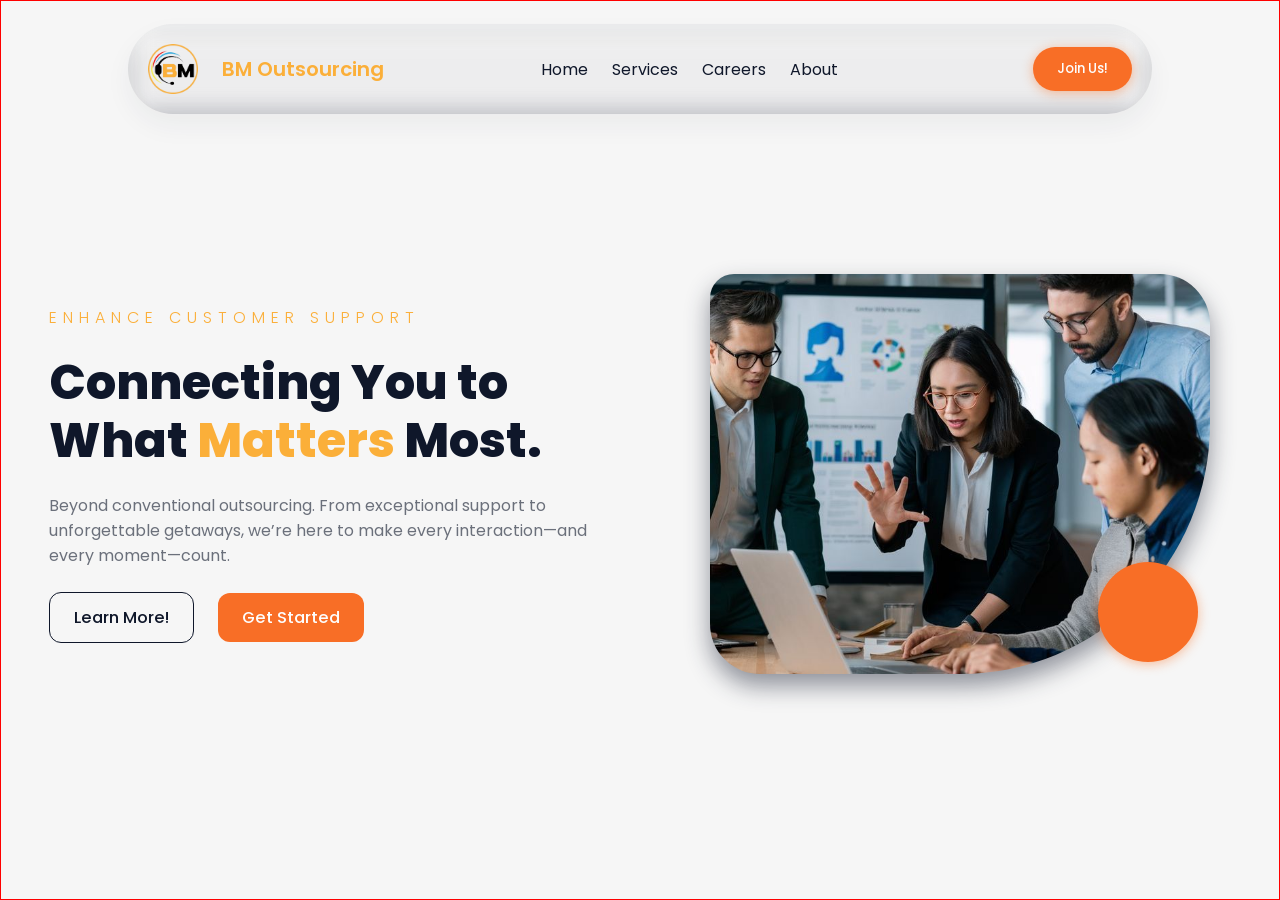
==== index.html @ cda127ac "Updated" ====
<!DOCTYPE html>
<html lang="en">
    <head>
        <meta charset="UTF-8">
        <meta name="viewport" content="width=device-width, initial-scale=1.0">
        <title>BM Outsourcing</title>

        <link rel="stylesheet" href="styles/index.css">
        <link rel="shortcut icon" href="assets/logos/logo.png" type="image/x-icon">
    </head>
    <body>
        <header class="nav">
            <div class="nav-bar">
                <div class="logo nav-links">
                    <img src="assets/logos/logo.png" alt="BM Outsourcing Logo" class="logo-img">
                    <p class="logo-name">BM Outsourcing</p>
                </div>
                <div class="desktop anchors nav-links">
                    <a href="#home" class="anchor">Home</a>
                    <a href="#services" class="anchor">Services</a>
                    <a href="#careers" class="anchor">Careers</a>
                    <a href="#about" class="anchor">About</a>
                </div>
                <div class="desktop btn nav-links">
                    <button class="btn-box"><a href="#" class="anchor">Join Us!</a></button>
                </div>
                <div class="mobile mb-btn nav-links">
                    <button class="btn-box" onclick="goBack()">
                        <img src="assets/icons/burger-light.png" alt="menu"
                        class="btn-icon">
                    </button>
                </div>
            </div>
            <div class="mobile mb-nav-bar hidden" id="mb-nav-bar">
                <div class="mb-logo mb-nav-links">
                    <img src="assets/logos/logo.png" alt="BM Outsourcing Logo" class="logo-img">
                    <p class="logo-name">BM Outsourcing</p>
                    <button class="btn-back" onclick="goBack()">
                        <img src="assets/icons/back-light.png" alt="" class="back-icon">
                    </button>
                </div>
                <div class="mb-anchors mb-nav-links">
                    <a href="#home" class="anchor">Home
                        <img src="assets/icons/arrow-filled-dark.png" alt="" class="anchor-icon">
                    </a>
                    <a href="#services" class="anchor">Services
                        <img src="assets/icons/arrow-filled-dark.png" alt="" class="anchor-icon">
                    </a>
                    <a href="#careers" class="anchor">Careers
                        <img src="assets/icons/arrow-filled-dark.png" alt="" class="anchor-icon">
                    </a>
                    <a href="#about" class="anchor">About
                        <img src="assets/icons/arrow-filled-dark.png" alt="" class="anchor-icon">
                    </a>
                </div>
                <div class="mb-nav-bar-btn">
                    <button class="btn-box"><a href="#" class="anchor">Join Us!</a></button>
                </div>
            </div>
        </header>
        <section class="home parent-container" id="home">
            <div class="home-text">
                <p class="sub-title">ENHANCE CUSTOMER SUPPORT</p>
                <p class="title">Connecting You to What <span>Matters</span> Most.</p>
                <p class="desc">Beyond conventional outsourcing. From exceptional support to unforgettable getaways, we’re here to make every interaction—and every moment—count.</p>
                <div class="home-btns">
                    <button class="btn-learn home-btn">
                        <a href="#" class="anchor">Learn More!</a>
                    </button>
                    <button class="btn-start home-btn">
                        <a href="#" class="anchor">Get Started</a>
                    </button>
                </div>
            </div>
            <div class="home-figure">
                <div class="figure-after">
                    <div class="figure">
                        <img src="assets/images/image-1.jpg" alt="home-figure" class="figure-img">
                    </div>
                </div>
            </div>
        </section>
    </body>
    <script src="scripts/backFunction.js"></script>
</html>
---- styles/index.css ----
@import url('https://fonts.googleapis.com/css2?family=Jost:ital,wght@0,100..900;1,100..900&family=Poppins:ital,wght@0,100;0,200;0,300;0,400;0,500;0,600;0,700;0,800;0,900;1,100;1,200;1,300;1,400;1,500;1,600;1,700;1,800;1,900&display=swap');

:root {
    --body-color: #f6f6f6;

    --primary-color: #FDFDFD;
    --secondary-color: #0F172A;
    --accent-color: #F86E26;
    --light-accent-color: #fb7f3c;

    --accent-transparent-color: rgba(248, 112, 38, 0.1);

    --transparent-color: rgba(253, 253, 253, 0.1);
    --drop-shadow-dark-color: rgba(15, 23, 42, 0.45);
    --drop-shadow-orange-color: rgba(248, 112, 38, 0.45);

    --text-color: #FBAF39;
    --desc-color: #0f172a99;

    --font-family: 'Poppins', sans-serif;
    --title-font-family: 'Jost', sans-serif;

    --filter-dark: drop-shadow(0 12px 12px var(--drop-shadow-dark-color));
    --filter-orange: drop-shadow(0 2px 6px var(--drop-shadow-orange-color));


    --btn-padding: 0.75rem 1.5rem;
    --mb-btn-padding: 0.5rem 1rem;

    --btn-box-border-radius: 12px;
    --btn-circle-border-radius: 50px;

    --mb-btn-box-border-radius: 10px;
    --mb-btn-circle-border-radius: 25px
}

* {
    margin: 0;
    padding: 0;
    box-sizing: border-box;

    font-family: var(--font-family);
}

html {
    scroll-behavior: smooth;
}

body {
    background-color: var(--body-color);

    position: relative;
}

.nav {
    width: 100%;
    height: 10vh;

    display: flex;
    justify-content: center;
    align-items: center;

    position: fixed;
    top: 24px;
}

.nav-bar {
    width: 80%;
    height: 100%;

    position: relative;
    background-color: transparent;

    display: flex;
    justify-content: space-around;
    align-self: center;

    border-radius: 50px;
    padding: 0 12px;
}

.nav-bar::after {
    content: "";
    position: absolute;
    top: 0;
    left: 50%;
    transform: translateX(-50%);
    width: 100%;
    height: 100%;

    background-color: var(--transparent-color);
    backdrop-filter: blur(12px);
    z-index: -1;
    border-radius: 50px;
    filter: var(--filter-dark);
}

.nav-links {
    height: 100%;

    display: flex;
    justify-content: center;
    align-items: center;
}

.logo {
    width: 20%;
    justify-content: flex-start;
}
.logo-img {
    width: 50px;
    height: 50px;

    margin-right: 24px;
    cursor: default;
}

.logo-name {
    font-weight: 600;
    font-size: 1.25em;

    color: var(--text-color);
    cursor: default;
}

.anchors {
    width: 60%;

    display: flex;
    justify-content: center;
    align-items: center;

    gap: 36px;

    font-size: 1em;
}

.anchors .anchor {
    text-decoration: none;
    color: var(--secondary-color);
}

.anchors .anchor:hover {
    color: var(--accent-color);
    transition: color 0.3s ease;
}

.btn {
    width: 15%;

    display: flex;
    justify-content: flex-end;
    align-items: center;

    cursor: pointer;
}

.btn .btn-box {
    background-color: var(--accent-color);

    border: none;
    border-radius: var(--btn-circle-border-radius);
    padding: var(--btn-padding);
    filter: var(--filter-orange);
}

.btn .btn-box .anchor {
    text-decoration: none;
    color: var(--primary-color);
    
    font-weight: 500;
}

/* Home Section */

.home {
    width: 100%;
    height: 100vh;

    border: 1px solid red;

    display: grid;
    grid-template-columns: 1fr 1fr;
    justify-items: start;
    align-items: center;

    padding-top: 3rem;
}


.home-text {
    height: 100%;

    display: flex;
    flex-direction: column;
    justify-content: center;
    align-items: flex-start;

    gap: 24px;
    padding: 0 48px;
}

.sub-title {
    font-size: 1em;
    font-weight: 300;

    color: var(--text-color);

    letter-spacing: 6px;
}

.title {
    font-size: 3em;
    font-weight: 800;

    color: var(--secondary-color);

    line-height: 1.2;
}

.title span {
    color: var(--text-color);
}

.desc {
    font-size: 1em;
    font-weight: 400;

    color: var(--desc-color);
}

.home-btns {
    width: 100%;

    display: flex;
    justify-content: flex-start;
    align-items: center;
}

.home-btns .home-btn {
    padding: var(--btn-padding);

    margin-right: 24px;
    border: none;
    border-radius: var(--btn-box-border-radius);

    cursor: pointer;
}

.home-btns .home-btn .anchor {
    text-decoration: none;
    color: var(--primary-color);

    font-weight: 500;
    font-size: 1.25em;
}

.home-btns .btn-learn {
    border: 1px solid var(--secondary-color);
    
    background-color: transparent;
}

.home-btns .btn-learn .anchor {
    color: var(--secondary-color);
}

.home-btns .btn-start {
    background-color: var(--accent-color);
}

.home-btns .btn-start .anchor {
    color: var(--primary-color);
}

.home-figure {
    width: 100%;
    height: 100%;

    display: flex;
    justify-content: center;
    align-items: center;
}

.figure {
    width: 500px;
    height: 400px;

    border-radius: 24px 50px 250px 50px;
    overflow: hidden;

    display: flex;
    justify-content: center;
    align-items: center;

    position: relative;
    filter: var(--filter-dark);
}

.figure-after {
    position: relative;

    display: flex;
    justify-content: center;
    align-items: center;

    border-radius: 24px 50px 250px 50px;
}

.figure-after::after {
    content: '';

    width: 100px;
    height: 100px;

    border-radius: 50px;
    border: none;

    background-color: var(--accent-color);

    position: absolute;
    right: 12px;
    bottom: 12px;

    filter: var(--filter-orange);
}

.figure-img {
    width: 100%;
}



/* ========================================
   RESPONSIVE DESIGN - MEDIA QUERIES
   ======================================== */

/* ====== LARGE DESKTOP (1025px and above) ====== */
@media (max-width: 2561px) {
    .mobile {
        display: none;
    }

    .logo {
        width: 30%;
    }

    .anchors {
        width: 45%;

        gap: 24px;
    }

    .btn {
        width: 20%;   
    }
}
/* ====== SMALL DESKTOP (768px - 1024px) ====== */
@media (max-width: 1025px) {
    .mobile {
        display: none;
    }

    .logo {
        width: 30%;
    }

    .logo-name {
        font-size: calc(1em - .1em);
    }

    .anchors {
        width: 45%;

        gap: 24px;
    }

    .btn {
        width: 20%;  
    }
}

/* ====== TABLET ====== */
@media (max-width: 769px) {
    .mobile {
        display: none;
    }

    .logo {
        width: 30%;
    }

    .logo-img {
        width: 40px;
        height: 40px;

        margin-right: 12px;
    }

    .logo-name {
        font-size: calc(1em - .25em);
    }

    .anchors {
        width: 45%;

        gap: 18px;
    }

    .anchors .anchor{
        font-size: calc(1em - .25em);
    }

    .btn {
        width: 20%;
    }

    .home {
        height: auto;

        grid-template-columns: 1fr;
        grid-template-rows: 1fr 1fr;
    }
}

/* ====== EXTRA SMALL DEVICES (max-width: 480px) ====== */
@media (max-width: 426px) {
    .desktop {
        display: none;
    }

    .mobile {
        display: block;
    }

    .nav-links {
        width: 50%;
    }

    .logo-img {
        width: 30px;
        height: 30px;

        margin-right: 6px;
    }

    .logo-name {
        font-size: calc(1em - .3em);
    }

    .mb-btn {
        display: flex;
        justify-content: flex-end;
        align-items: center;
    }

    .mb-btn .btn-box {
        background-color: var(--accent-color);

        border: none;
        border-radius: var(--btn-circle-border-radius);
        padding: 6px 12px;
        filter: var(--filter-orange);

        display: flex;
        justify-content: center;
        align-items: center;
    }

    .mb-btn .btn-box .btn-icon {
        width: 24px;
        
    }

    .mb-nav-bar {
        position: absolute;
        top: 0;
        right: 0;

        z-index: 999;
        padding: 12px;

        width: 100%;
        height: 100vh;

        background-color: var(--body-color);

        display: flex;
        flex-direction: column;
        justify-content: flex-start;
        align-items: center;

        gap: 48px;

        transform: translateX(0);
        transition: transform 0.3s ease;
    }

    .mb-nav-bar.hidden {
        transform: translateX(100%);
    }

    .mb-nav-links {
        width: 100%;
    }

    .mb-logo {
        width: 100%;

        display: flex;
        justify-content: flex-start;
        align-items: center;
    }

    .btn-back {
        width: 46px;
        height: 46px;

        border: none;
        border-radius: 24px;

        display: flex;
        justify-content: center;
        align-items: center;

        filter: var(--filter-orange);
        margin-left: auto;

        background-color: var(--accent-color);

    }

    .back-icon {
        width: 36px;
        height: 36px;
    }

    .mb-logo .logo-img {
        width: 50px;
        height: 50px;

        margin-right: 12px;
    }

    .mb-logo .logo-name {
        font-size: 1.25em;
    }

    .mb-anchors {
        display: flex;
        flex-direction: column;
        justify-content: center;
        align-items: center;

        gap: 24px;
    }

    .mb-anchors .anchor {
        width: 100%;

        display: flex;
        justify-content: flex-start;
        align-items: center;
        

        padding: 0 36px;

        text-decoration: none;
        color: var(--secondary-color);

        font-size: 1.5em;
        font-weight: 500;
    }

    .mb-anchors .anchor:hover {
        color: var(--light-accent-color);
        transition: color 0.3s ease;
    }

    .anchor-icon {
        width: 24px;

        margin-left: auto;
    }

    .mb-nav-bar-btn {
        width: 100%;

        display: flex;
        justify-content: center;
        align-items: center;
    }

    .mb-nav-bar-btn .btn-box {
        background-color: var(--accent-color);

        border: none;
        border-radius: var(--btn-circle-border-radius);
        padding: var(--btn-padding);
        filter: var(--filter-orange);
    }

    .mb-nav-bar-btn .btn-box .anchor {
        text-decoration: none;
        color: var(--primary-color);
        
        font-weight: 800;
        font-size: 1.5em;
    }

    .home {
        padding-top: 7rem;

        grid-template-columns: 1fr;
        grid-template-rows: 1fr 1fr;
    }

    .home-text {
        gap: 36px;
        padding: 0 24px;
    }

    .sub-title {
        font-size: .75em;
    }

    .title {
        font-size: 2.5em;
    }

    .desc {
        font-size: .75em;
    }

    .home-btns {
        width: 100%;

        display: flex;
        justify-content: center;
        align-items: center;
    }

    .home-btns .home-btn {
        padding: var(--mb-btn-padding);

        margin-right: 24px;
        border: none;
        border-radius: var(--mb-btn-box-border-radius);

        cursor: pointer;
    }

    .home-btns .home-btn .anchor {
        text-decoration: none;
        color: var(--primary-color);

        font-weight: 500;
        font-size: 1em;
    }

    .home-btns .btn-learn {
        border: 1px solid var(--secondary-color);
        
        background-color: transparent;
    }

    .home-btns .btn-learn .anchor {
        color: var(--secondary-color);
    }

    .home-btns .btn-start {
        background-color: var(--accent-color);
    }

    .home-btns .btn-start .anchor {
        color: var(--primary-color);
    }

    .home-figure {
        width: 100%;
        height: 100%;

        display: flex;
        justify-content: center;
        align-items: center;
    }

    .figure {
        width: 85%;
        height: 75%;

        border: 1px solid red;

        border-radius: 24px 50px 200px 50px;
        overflow: hidden;

        display: flex;
        justify-content: center;
        align-items: center;
    }

    .figure-img {
        width: 100%;
    }

    .figure-after {
        z-index: -1;
    }

    .figure-after::after {
        right: 18px;
        bottom: 18px;
    }
}
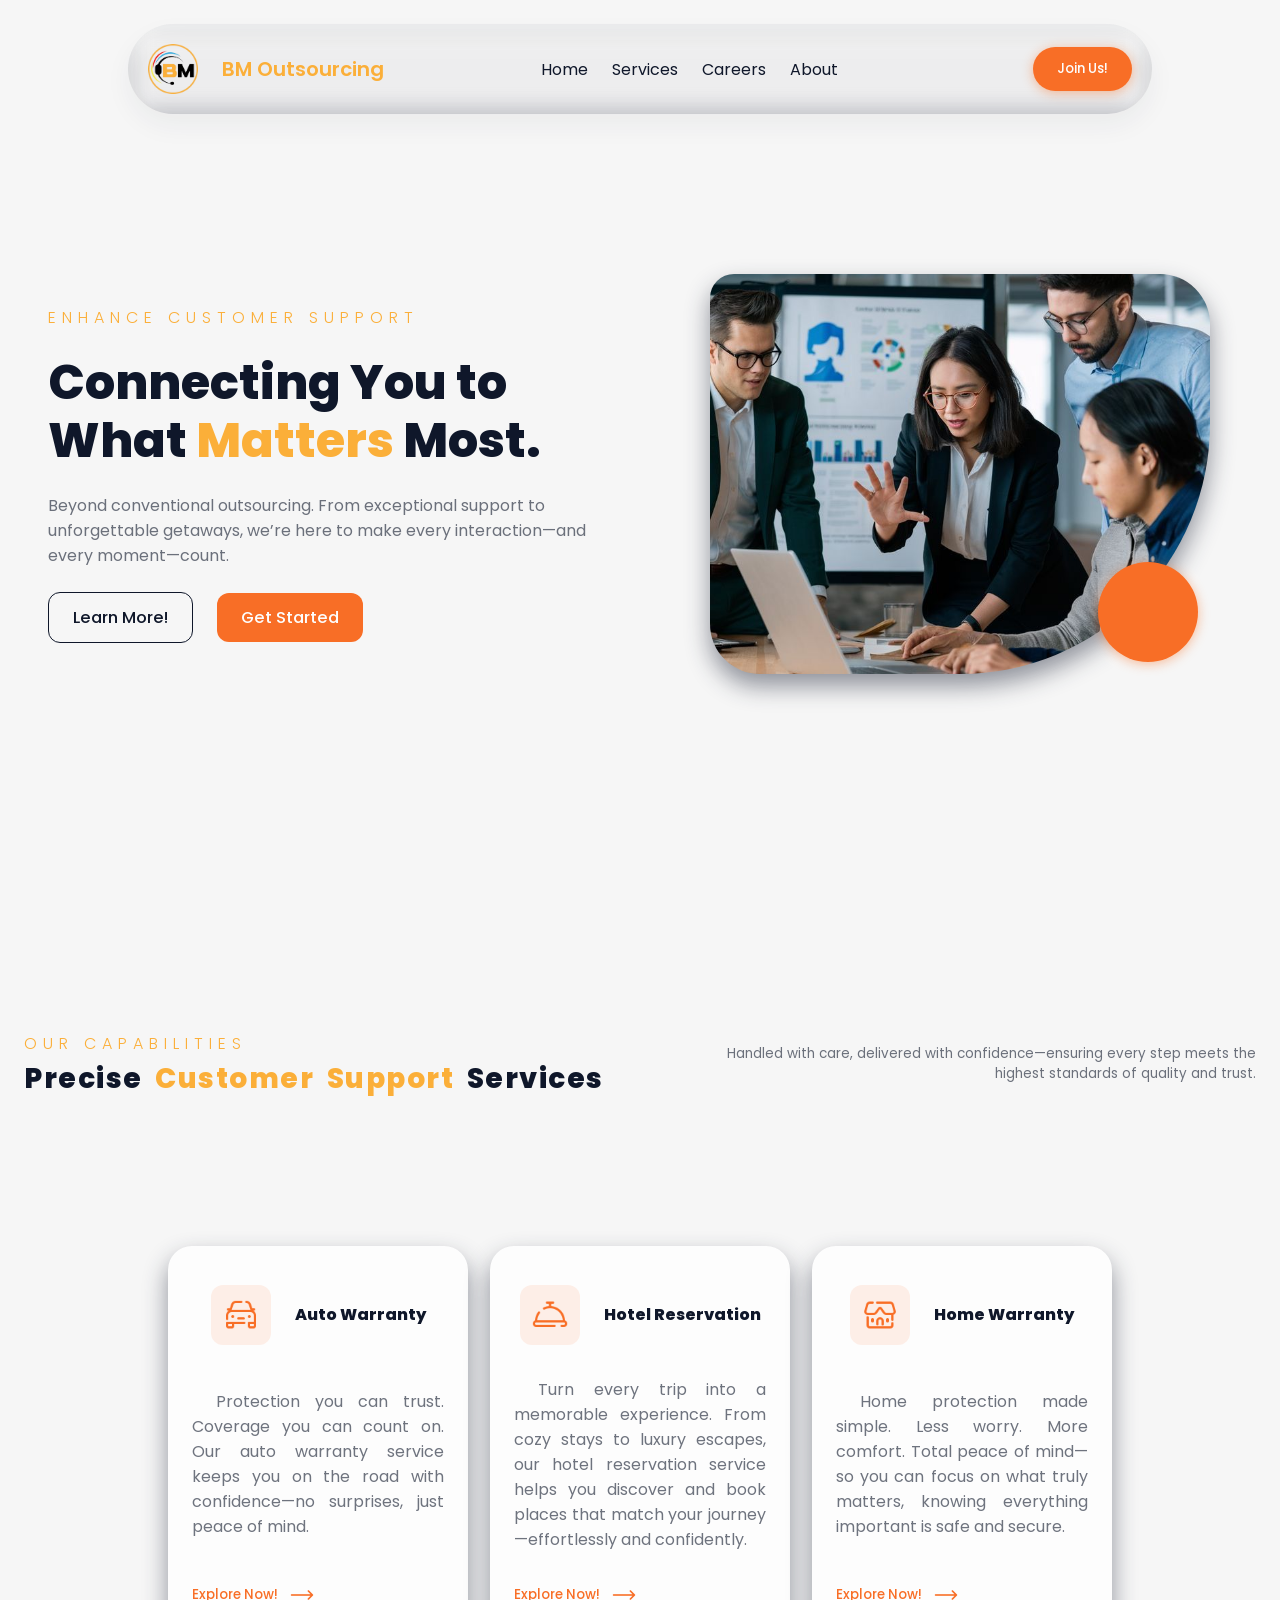
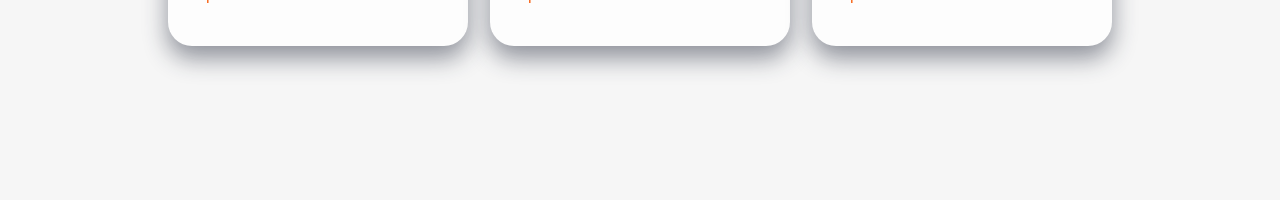
==== commit 3f9ea3b4: "Add services section with responsive design and styling" ====
--- a/index.html
+++ b/index.html
@@ -80,6 +80,82 @@
                 </div>
             </div>
         </section>
+        <section class="services parent-container" id="services">
+            <div class="service-text">
+                <div class="service-main-text service-text-container">
+                    <p class="sub-title">OUR CAPABILITIES</p>
+                    <p class="title">Precise <span>Customer Support</span> Services</p>
+                </div>
+                <div class="service-sub-text service-text-container">
+                    <p class="desc">Handled with care, delivered with confidence—ensuring every step meets the highest standards of quality and trust.</p>
+                </div>
+            </div>
+            <div class="service-box">
+                <div class="box service-aw">
+                    <div class="box-placeholder">
+                        <div class="box-head">
+                            <div class="box-img">
+                                <img src="assets/icons/auto-orange.png" alt="Auto Warranty" class="box-icon">
+                            </div>
+                            <p class="title">Auto Warranty</p>
+                        </div>
+                        <br>
+                        <div class="tb-desktop box-desc">
+                            <p class="desc">Protection you can trust. Coverage you can count on. Our auto warranty service keeps you on the road with confidence—no surprises, just peace of mind.</p>
+                        </div>
+                        <br>
+                        <div class="box-anchor">
+                            <button class="btn-box">
+                                <a href="#" class="anchor">Explore Now!</a>
+                                <img src="assets/icons/arrow-orange.png" alt="" class="anchor-img">
+                            </button>
+                        </div>
+                    </div>
+                </div>
+                <div class="box service-hr">
+                    <div class="box-placeholder">
+                        <div class="box-head">
+                            <div class="box-img">
+                                <img src="assets/icons/hotel-orange.png" alt="Auto Warranty" class="box-icon">
+                            </div>
+                            <p class="title">Hotel Reservation</p>
+                        </div>
+                        <br>
+                        <div class="tb-desktop box-desc">
+                            <p class="desc">Turn every trip into a memorable experience. From cozy stays to luxury escapes, our hotel reservation service helps you discover and book places that match your journey—effortlessly and confidently.</p>
+                        </div>
+                        <br>
+                        <div class="box-anchor">
+                            <button class="btn-box">
+                                <a href="#" class="anchor">Explore Now!</a>
+                                <img src="assets/icons/arrow-orange.png" alt="" class="anchor-img">
+                            </button>
+                        </div>
+                    </div>
+                </div>
+                <div class="box service-hw">
+                    <div class="box-placeholder">
+                        <div class="box-head">
+                            <div class="box-img">
+                                <img src="assets/icons/home-orange.png" alt="Auto Warranty" class="box-icon">
+                            </div>
+                            <p class="title">Home Warranty</p>
+                        </div>
+                        <br>
+                        <div class="tb-desktop box-desc">
+                            <p class="desc">Home protection made simple. Less worry. More comfort. Total peace of mind—so you can focus on what truly matters, knowing everything important is safe and secure.</p>
+                        </div>
+                        <br>
+                        <div class="box-anchor">
+                            <button class="btn-box">
+                                <a href="#" class="anchor">Explore Now!</a>
+                                <img src="assets/icons/arrow-orange.png" alt="" class="anchor-img">
+                            </button>
+                        </div>
+                    </div>
+                </div>
+            </div>
+        </section>
     </body>
     <script src="scripts/backFunction.js"></script>
 </html>
--- a/styles/index.css
+++ b/styles/index.css
@@ -19,6 +19,11 @@
 
     --font-family: 'Poppins', sans-serif;
     --title-font-family: 'Jost', sans-serif;
+
+    --title-size: 3em;
+    --word-spacing: 6px;
+    --letter-spacing: 1.5px;
+    --sub-n-desc-size: 1em;
 
     --filter-dark: drop-shadow(0 12px 12px var(--drop-shadow-dark-color));
     --filter-orange: drop-shadow(0 2px 6px var(--drop-shadow-orange-color));
@@ -177,8 +182,6 @@
     width: 100%;
     height: 100vh;
 
-    border: 1px solid red;
-
     display: grid;
     grid-template-columns: 1fr 1fr;
     justify-items: start;
@@ -201,7 +204,7 @@
 }
 
 .sub-title {
-    font-size: 1em;
+    font-size: var(--sub-n-desc-size);
     font-weight: 300;
 
     color: var(--text-color);
@@ -210,7 +213,7 @@
 }
 
 .title {
-    font-size: 3em;
+    font-size: var(--title-size);
     font-weight: 800;
 
     color: var(--secondary-color);
@@ -223,7 +226,7 @@
 }
 
 .desc {
-    font-size: 1em;
+    font-size: var(--sub-n-desc-size);
     font-weight: 400;
 
     color: var(--desc-color);
@@ -329,6 +332,170 @@
     width: 100%;
 }
 
+.services {
+    width: 100%;
+    height: 100vh;
+
+    padding-top: 6rem;
+}
+
+.service-text {
+    width: 100%;
+    height: 15vh;
+    padding: 0 24px;
+
+    display: flex;
+    justify-content: center;
+    align-items: center;
+}
+
+.service-text .service-text-container {
+    width: 50%;
+
+    display: flex;
+    flex-direction: column;
+    justify-content: flex-start;
+    align-items: start;
+}
+
+.service-text .service-main-text {
+    gap: 6px;
+}
+
+.service-text .service-main-text .title {
+    font-size: calc(var(--title-size) - 1.25em);
+    word-spacing: var(--word-spacing);
+    letter-spacing: var(--letter-spacing);
+}
+
+.service-text .service-sub-text {
+    display: flex;
+    justify-content: end;
+    align-items: center;
+
+    padding-left: 36px;
+    text-align: right;
+}
+
+.service-text .service-sub-text .desc {
+    font-size: calc(var(--sub-n-desc-size) - 2.5px);
+}
+
+.service-box {
+    width: 100%;
+    height: 70vh;
+
+    padding: 6px 10em;
+
+    display: grid;
+    grid-template-columns: auto auto auto;
+    gap: 6px;
+}
+
+.box {
+    width: 100%;
+    height: 100%;
+
+    display: flex;
+    justify-content: center;
+    align-items: center;
+}
+
+.box-placeholder {
+    width: 300px;
+    height: 400px;
+
+    background-color: var(--primary-color);
+
+    border-radius: 24px;
+    border: none;
+    padding: 12px 24px;
+
+    display: flex;
+    flex-direction: column;
+    justify-content: center;
+    align-items: center;
+
+    filter: var(--filter-dark);
+}
+
+.box-head {
+    width: 100%;
+
+    display: flex;
+    justify-content: center;
+    align-items: center;
+
+    gap: 24px;
+}
+
+.box-img {
+    display: flex;
+    justify-content: center;
+    align-items: center;
+
+    padding: 12px;
+
+    background-color: var(--accent-transparent-color);
+    border: none;
+    border-radius: 12px;
+}
+
+.box-img .box-icon {
+    width: 36px;
+}
+
+.box-head .title {
+    font-size: calc(var(--title-size) - 2em);
+}
+
+
+.box-desc {
+    width: 100%;
+    height: 50%;
+
+    display: flex;
+    flex-direction: column;
+    justify-content: center;
+    align-items: center;
+    text-align: justify;
+}
+
+.box-desc .desc {
+    text-indent: 24px;
+}
+
+.box-anchor {
+    width: 100%;
+
+    display: flex;
+    justify-content: start;
+    align-items: center;
+}
+
+.box-anchor .btn-box {
+    display: flex;
+    justify-content: center;
+    align-items: center;
+
+    gap: 12px;
+
+    background-color: transparent;
+    border: none;
+}
+
+.box-anchor .btn-box .anchor {
+    text-decoration: none;
+    color: var(--accent-color);
+
+    font-weight: 500;
+    font-size: 1em;
+}
+
+.box-anchor .btn-box .anchor-img {
+    width: 24px;
+}
+
 
 
 /* ========================================
@@ -382,6 +549,9 @@
 
 /* ====== TABLET ====== */
 @media (max-width: 769px) {
+    .tb-desktop {
+        display: none;
+    }
     .mobile {
         display: none;
     }
@@ -420,6 +590,64 @@
 
         grid-template-columns: 1fr;
         grid-template-rows: 1fr 1fr;
+    }
+
+    .figure-after {
+        z-index: -1;
+    }
+
+    .service-text .service-main-text .sub-title {
+        font-size: calc(var(--sub-n-desc-size) - .25em);
+    }
+
+    .service-text .service-main-text .title {
+        font-size: calc(var(--title-size) - 2em);
+    }
+
+    .service-text .service-sub-text .desc {
+        font-size: calc(var(--sub-n-desc-size) - 4px);
+    }
+
+    .service-box {
+        width: 100%;
+
+        padding: 6px 36px;
+
+        grid-template-columns: 1fr;
+        grid-template-rows: auto auto auto;
+    }
+
+    .box-placeholder {
+        width: 100%;
+        height: 100px;
+
+        flex-direction: row;
+        justify-content: space-around;
+    }
+
+    .box-head {
+        width: 50%;
+        height: 100%;
+
+        justify-content: start;
+        gap: 36px;
+    }
+
+    .box-anchor {
+        width: 30%;
+        height: 100%;
+
+        justify-content: end;
+    }
+
+    .box-anchor .btn-box {
+        background-color: transparent;
+        border: 2px solid var(--accent-color);
+
+        border-radius: var(--btn-circle-border-radius);
+        padding: var(--btn-padding);
+
+        gap: 6px;
     }
 }
 
@@ -689,8 +917,6 @@
         width: 85%;
         height: 75%;
 
-        border: 1px solid red;
-
         border-radius: 24px 50px 200px 50px;
         overflow: hidden;
 
@@ -711,4 +937,44 @@
         right: 18px;
         bottom: 18px;
     }
+
+    .service-text .service-main-text .sub-title {
+        font-size: calc(var(--sub-n-desc-size) - .5em);
+    }
+
+    .service-text .service-main-text .title {
+        font-size: calc(var(--title-size) - 2.25em);
+    }
+
+    .service-text .service-sub-text .desc {
+        font-size: calc(var(--sub-n-desc-size) - .5em);
+    }
+
+    .service-box {
+        padding: 6px;
+    }
+
+    .box-placeholder {
+        padding: 12px;
+
+        z-index: -1;
+    }
+
+    .box-head {
+        width: 75%;
+
+        gap: 12px;
+    }
+
+    .box-anchor {
+        width: auto;
+    }
+
+    .box-anchor .btn-box {
+        padding: calc(0.75rem - 0.5rem) calc(1.5rem - 0.0625rem);
+    }
+
+    .box-anchor .btn-box .anchor {
+        display: none;
+    }
 }
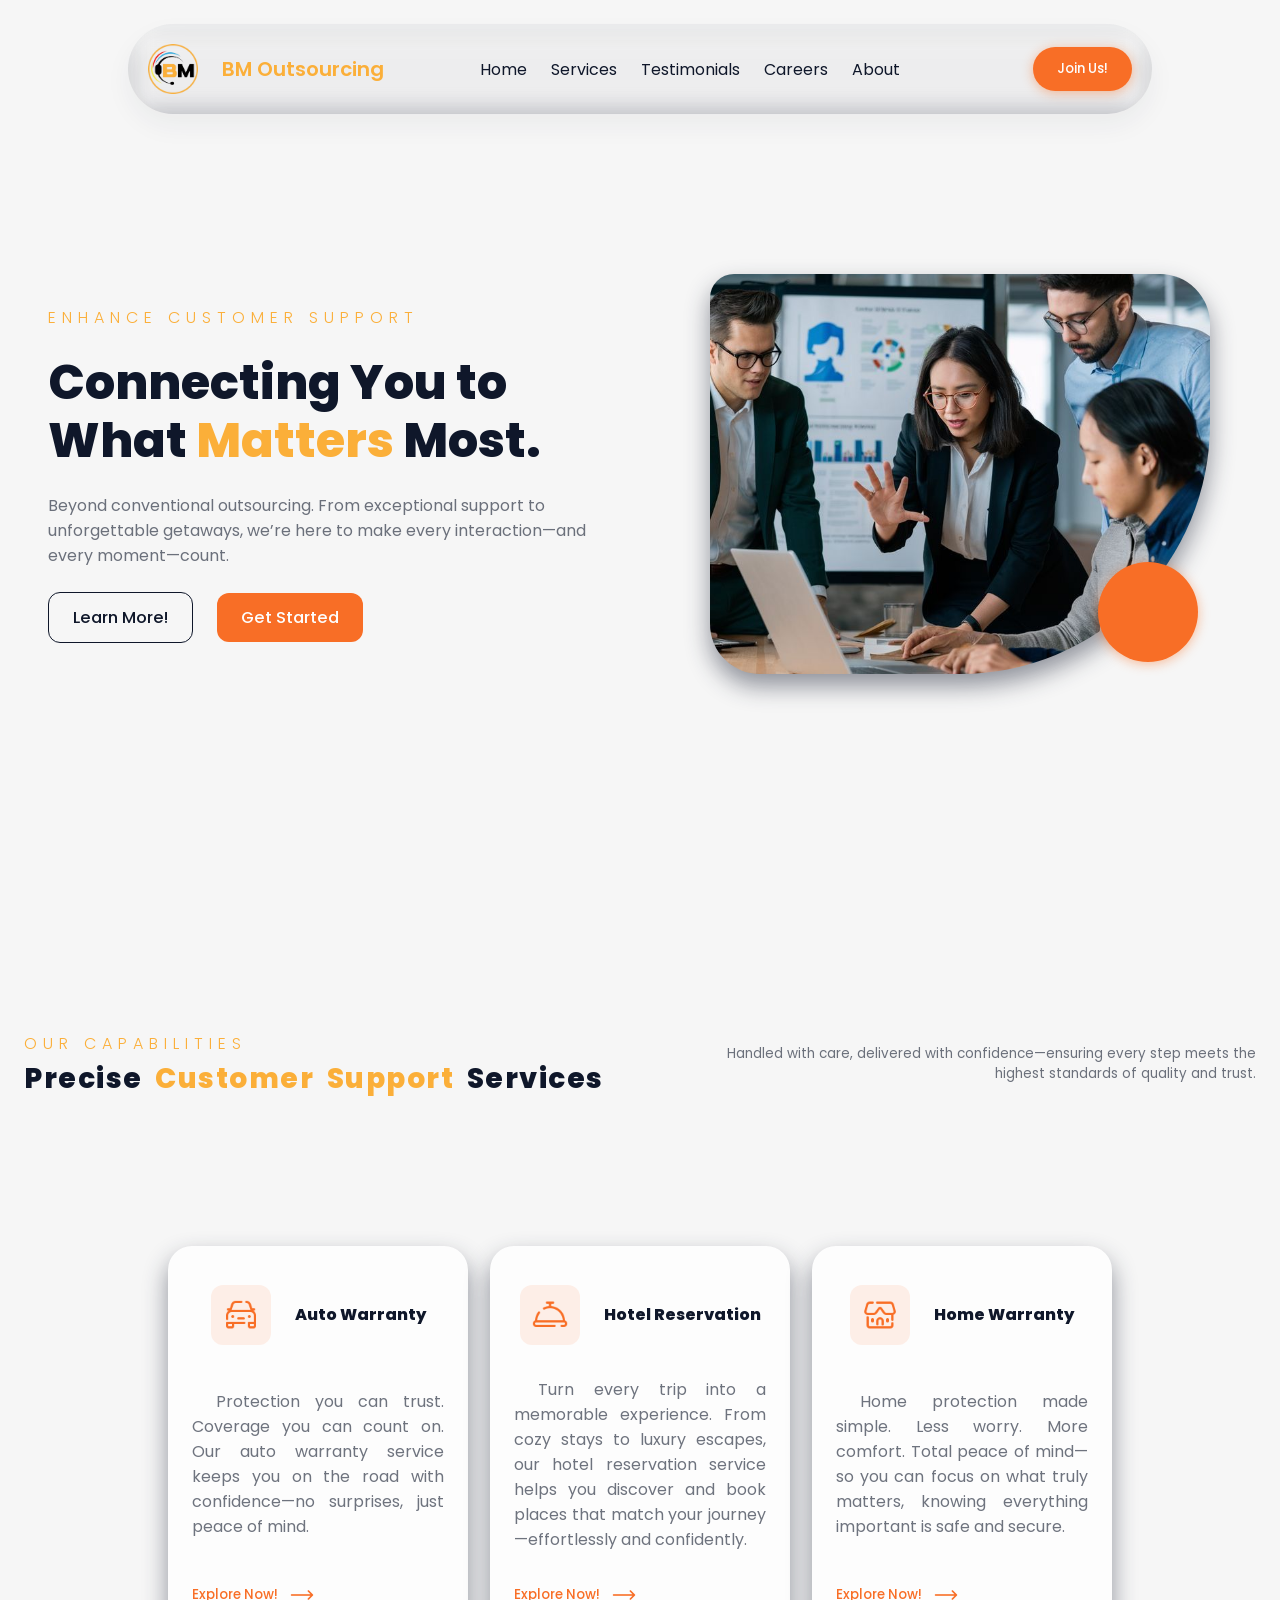
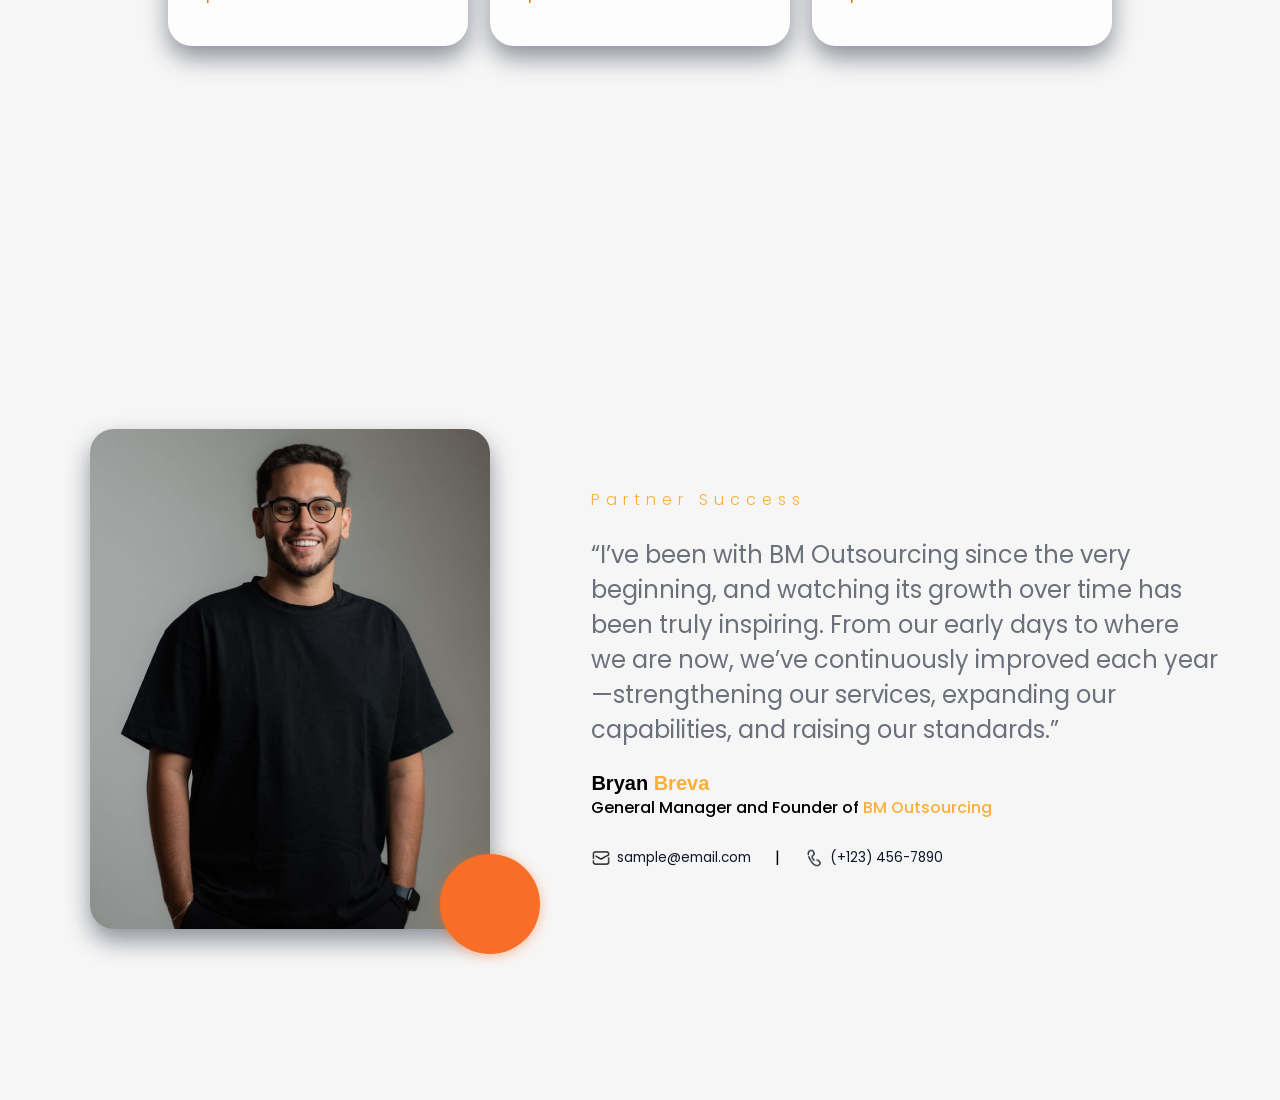
==== commit 2c8c5fb0: "updated" ====
--- a/index.html
+++ b/index.html
@@ -18,6 +18,7 @@
                 <div class="desktop anchors nav-links">
                     <a href="#home" class="anchor">Home</a>
                     <a href="#services" class="anchor">Services</a>
+                    <a href="#testimonial" class="anchor tb-desktop">Testimonials</a>
                     <a href="#careers" class="anchor">Careers</a>
                     <a href="#about" class="anchor">About</a>
                 </div>
@@ -44,6 +45,9 @@
                         <img src="assets/icons/arrow-filled-dark.png" alt="" class="anchor-icon">
                     </a>
                     <a href="#services" class="anchor">Services
+                        <img src="assets/icons/arrow-filled-dark.png" alt="" class="anchor-icon">
+                    </a>
+                    <a href="#testimonial" class="anchor">Testimonials
                         <img src="assets/icons/arrow-filled-dark.png" alt="" class="anchor-icon">
                     </a>
                     <a href="#careers" class="anchor">Careers
@@ -156,6 +160,34 @@
                 </div>
             </div>
         </section>
+        <section class="testimonial parent-container" id="testimonial">
+            <div class="ttm-container">
+                <div class="ttm-profile ttm-box">
+                    <div class="profile">
+                        <div class="ttm-profile-img">
+                            <img src="assets/images/sample-profile.jpg" alt="profile" class="profile-img">
+                        </div>
+                    </div>
+                </div>
+                <div class="ttm-details ttm-box">
+                    <p class="sub-title">Partner Success</p><br>
+                    <p class="desc">“I’ve been with BM Outsourcing since the very beginning, and watching its growth over time has been truly inspiring. From our early days to where we are now, we’ve continuously improved each year—strengthening our services, expanding our capabilities, and raising our standards.”</p><br>
+                    <p class="name">Bryan <span>Breva</span></p>
+                    <p class="position">General Manager and Founder of <span>BM Outsourcing</span></p><br>
+                    <div class="profile-socials">
+                        <a href="#" class="profile-link email">
+                            <img src="assets/icons/email-dark.png" alt="Email">
+                            sample@email.com
+                        </a>
+                        <p>|</p>
+                        <a href="#" class="profile-link phone">
+                            <img src="assets/icons/phone-dark.png" alt="Email">
+                            (+123) 456-7890
+                        </a>
+                    </div>
+                </div>
+            </div>
+        </section>
     </body>
     <script src="scripts/backFunction.js"></script>
 </html>
--- a/styles/index.css
+++ b/styles/index.css
@@ -291,6 +291,7 @@
 
     border-radius: 24px 50px 250px 50px;
     overflow: hidden;
+    z-index: -1;
 
     display: flex;
     justify-content: center;
@@ -410,6 +411,7 @@
     border-radius: 24px;
     border: none;
     padding: 12px 24px;
+    z-index: -1;
 
     display: flex;
     flex-direction: column;
@@ -495,6 +497,132 @@
 .box-anchor .btn-box .anchor-img {
     width: 24px;
 }
+
+
+.testimonial {
+    width: 100%;
+    height: 100vh;
+
+    padding-top: 6rem;
+}
+
+.ttm-container {
+    width: 100%;
+    height: 85vh;
+
+    display: grid;
+    grid-template-columns: .75fr 1fr;
+    gap: 24px;
+    padding: 12px 36px;
+}
+
+.ttm-box {
+    height: 100%;
+
+    display: flex;
+    flex-direction: column;
+    justify-content: center;
+    align-items: center;
+}
+
+.profile {
+    width: 400px;
+    height: 500px;
+
+    position: relative;
+    z-index: -1;
+}
+
+.profile::before {
+    content: '';
+
+    width: 100px;
+    height: 100px;
+
+    border-radius: 50px;
+    border: none;
+
+    background-color: var(--accent-color);
+
+    position: absolute;
+    right: -50px;
+    bottom: -25px;
+    z-index: 1;
+
+    filter: var(--filter-orange);
+
+}
+
+.profile .ttm-profile-img {
+    width: 100%;
+    height: 100%;
+
+    display: flex;
+    justify-content: center;
+    align-items: center;
+
+    overflow: hidden;
+
+    border-radius: 24px;
+
+    filter: var(--filter-dark);
+}
+
+.profile .ttm-profile-img .profile-img {
+    width: 100%;
+}
+
+.ttm-details {
+    display: flex;
+    flex-direction: column;
+    justify-content: center;
+    align-items: start;
+
+    padding: 24px;
+}
+
+.ttm-details .desc {
+    font-size: calc(var(--sub-n-desc-size) + .5em);
+}
+
+.ttm-details .name {
+    font-size: calc(var(--sub-n-desc-size) + .25em);
+    font-weight: 700;
+}
+
+.ttm-details .position {
+    font-size: var(--sub-n-desc-size);
+    font-weight: 500;
+}
+
+.ttm-details span {
+    color: var(--text-color);
+}
+
+.ttm-details .profile-socials {
+    display: flex;
+    justify-content: start;
+    align-items: center;
+
+    gap: 24px;
+}
+
+.ttm-details .profile-socials .profile-link {
+    display: flex;
+    justify-content: center;
+    align-items: center;
+
+    text-decoration: none;
+    color: var(--secondary-color);
+
+    font-size: calc(var(--sub-n-desc-size) - 2.5px);
+    gap: 6px;
+}
+
+.ttm-details .profile-socials .profile-link img {
+    width: 20px;
+}
+
 
 
 
@@ -545,6 +673,73 @@
     .btn {
         width: 20%;  
     }
+
+    .service-box {
+        padding: 6px;
+    }
+
+    .testimonial {
+        height: auto;
+    }
+
+    .ttm-container {
+        height: auto;
+    }
+
+    .profile {
+        width: 350px;
+        height: 450px;
+    }
+
+    .profile::before {
+        width: 75px;
+        height: 75px;
+
+        right: -35px;
+        bottom: -15px;
+    }
+
+    .ttm-details .desc {
+        font-size: calc(var(--sub-n-desc-size) - .05em);
+    }
+
+    .ttm-details .name {
+        font-size: calc(var(--sub-n-desc-size) - .1em);
+        font-weight: 700;
+    }
+
+    .ttm-details .position {
+        font-size: calc(var(--sub-n-desc-size) - .2em);
+        font-weight: 500;
+    }
+
+    .ttm-details span {
+        color: var(--text-color);
+    }
+
+    .ttm-details .profile-socials {
+        display: flex;
+        justify-content: start;
+        align-items: center;
+
+        gap: 24px;
+    }
+
+    .ttm-details .profile-socials .profile-link {
+        display: flex;
+        justify-content: center;
+        align-items: center;
+
+        text-decoration: none;
+        color: var(--secondary-color);
+
+        font-size: calc(var(--sub-n-desc-size) - 2.5px);
+        gap: 6px;
+    }
+
+    .ttm-details .profile-socials .profile-link img {
+        width: 20px;
+    }
 }
 
 /* ====== TABLET ====== */
@@ -648,6 +843,15 @@
         padding: var(--btn-padding);
 
         gap: 6px;
+    }
+
+    .testimonial {
+        height: auto;
+    }
+
+    .ttm-container {
+        height: auto;
+        grid-template-columns: 1fr;
     }
 }
 
@@ -952,6 +1156,8 @@
 
     .service-box {
         padding: 6px;
+
+        grid-template-rows: .25fr .25fr .25fr;
     }
 
     .box-placeholder {
@@ -977,4 +1183,50 @@
     .box-anchor .btn-box .anchor {
         display: none;
     }
+
+    .testimonial {
+        height: auto;
+    }
+
+    .ttm-container {
+        height: auto;
+
+        grid-template-columns: 1fr;
+        padding: 12px;
+    }
+
+
+    .profile {
+        width: 300px;
+        height: 400px;
+    }
+
+    .profile::before {
+        width: 75px;
+        height: 75px;
+
+        right: -25px;
+        bottom: -15px;
+    }
+
+    .ttm-details .desc {
+        font-size: var(--sub-n-desc-size);
+    }
+
+    .ttm-details .name {
+        font-size: var(--sub-n-desc-size);
+    }
+
+    .ttm-details .position {
+        font-size: calc(var(--sub-n-desc-size) - .25em);
+    }
+
+    .ttm-details .profile-socials {
+        gap: 12px;
+    }
+
+    .ttm-details .profile-socials .profile-link {
+        font-size: calc(var(--sub-n-desc-size) - .5em);
+        gap: 6px;
+    }
 }
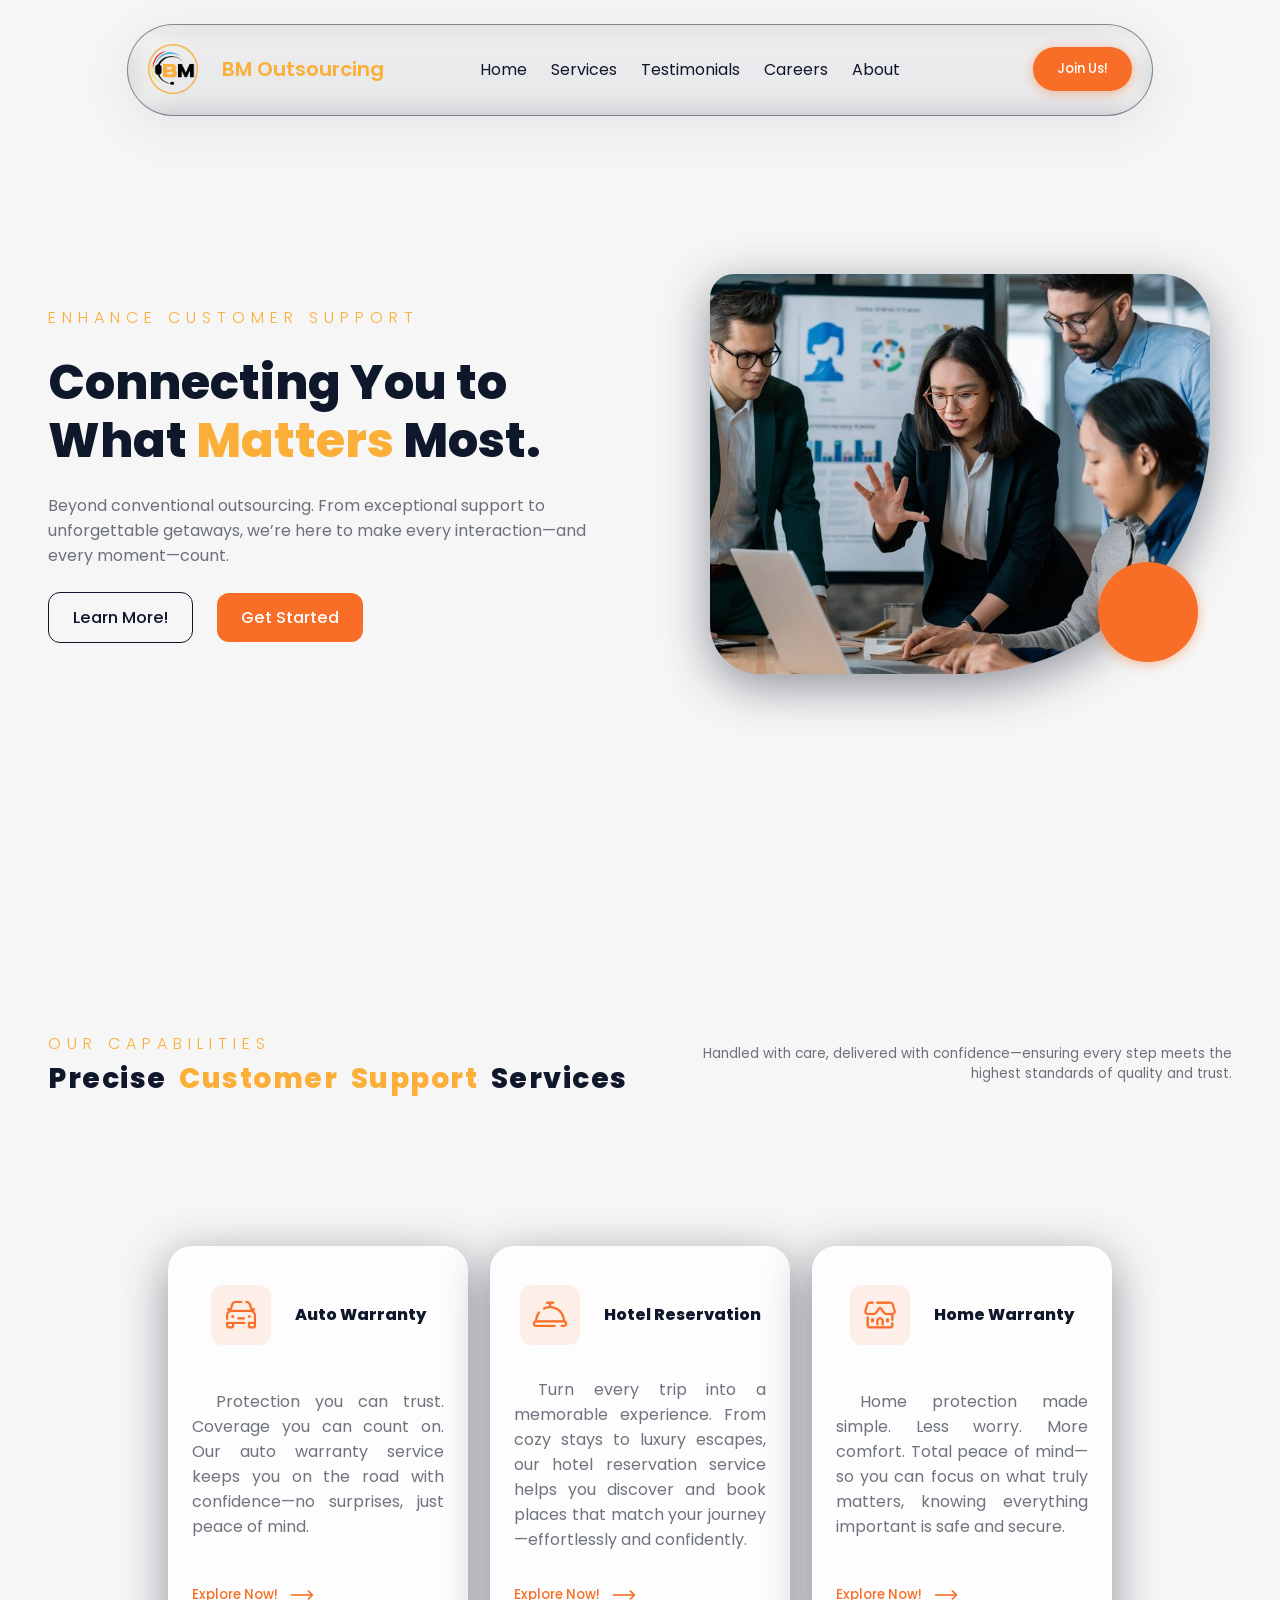
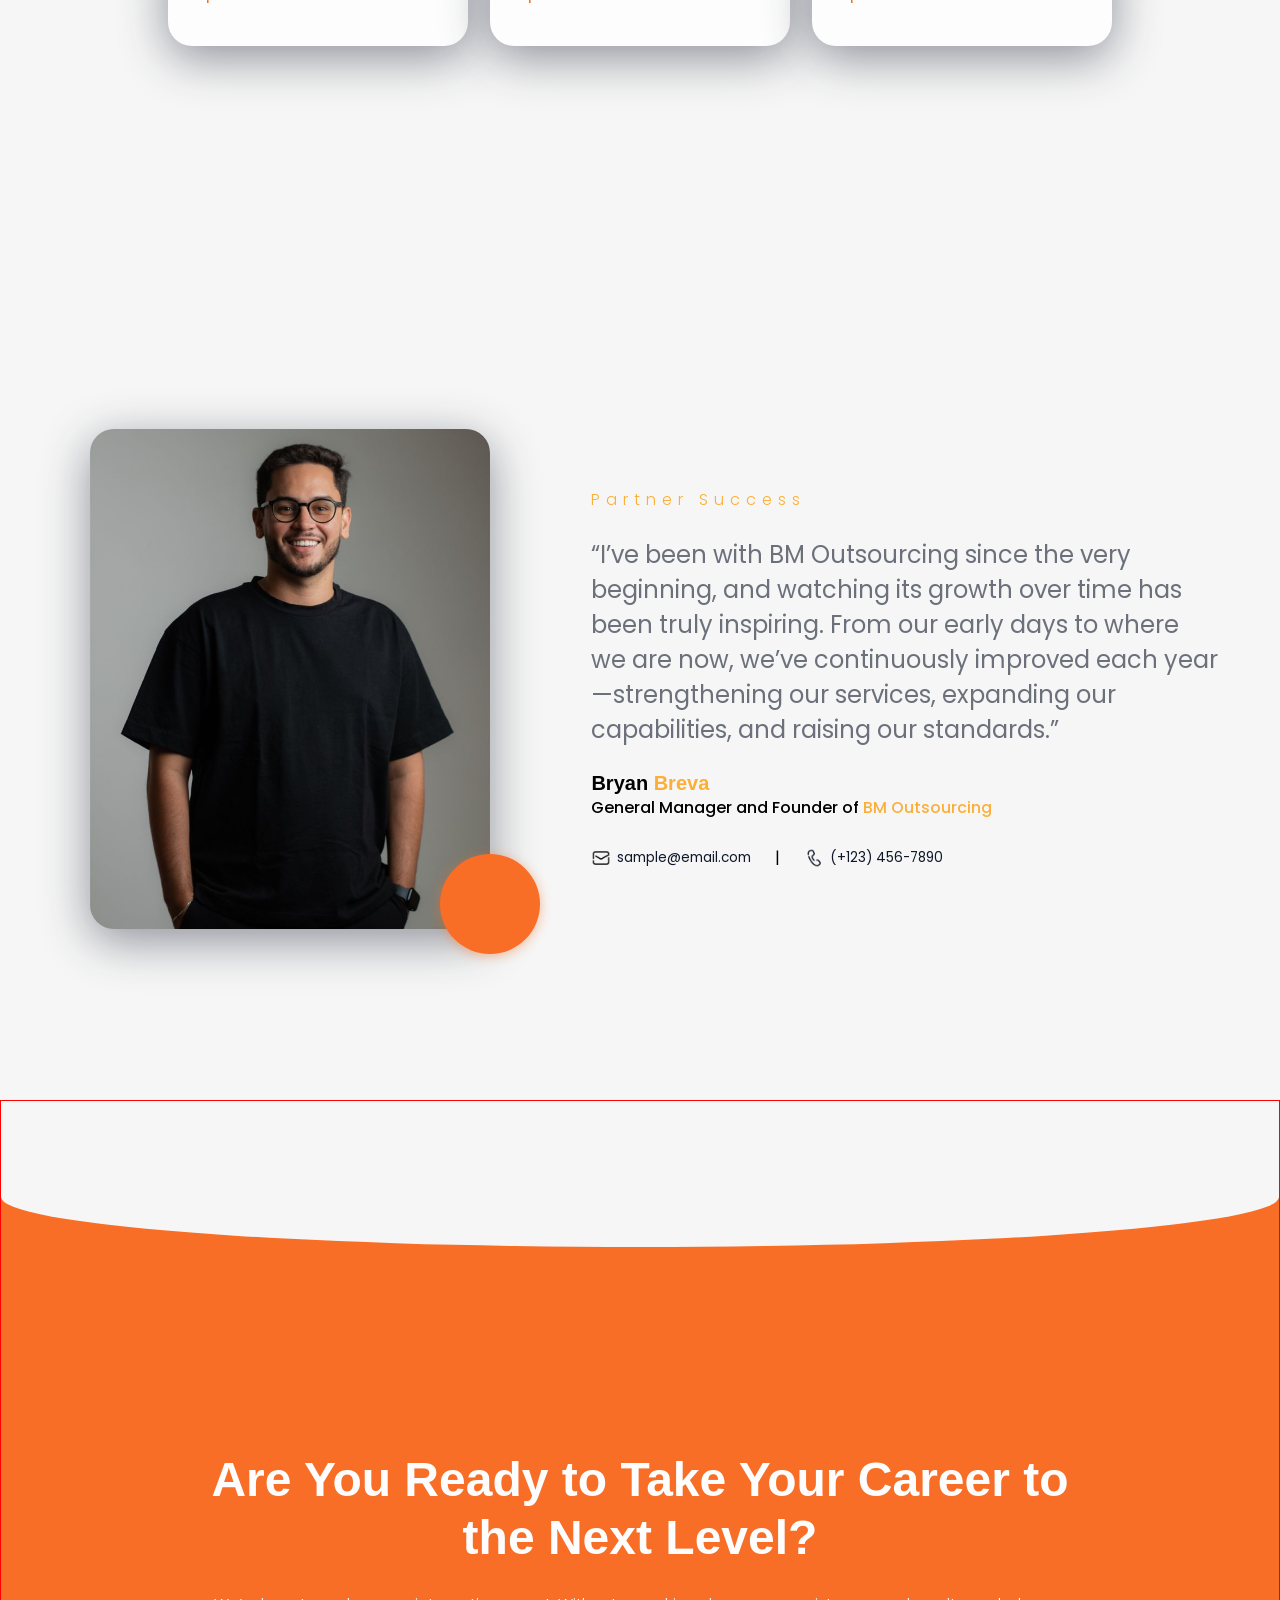
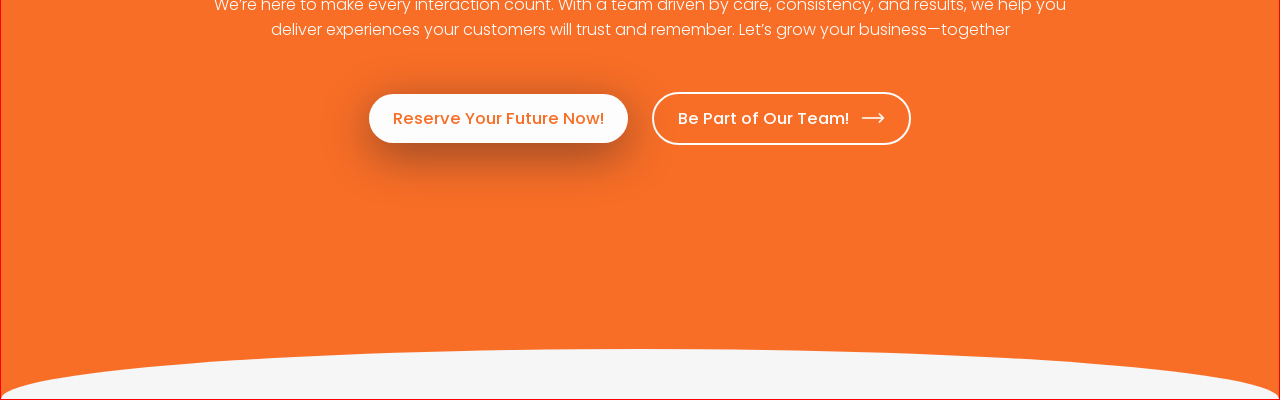
==== commit 40860b80: "Add careers section with responsive design and styling" ====
--- a/index.html
+++ b/index.html
@@ -188,6 +188,31 @@
                 </div>
             </div>
         </section>
+        <section class="careers parent-container" id="careers">
+            <div class="career-container">
+                <div class="career-content">
+                    <p class="title">
+                        Are You Ready to Take Your Career to the Next Level?
+                    </p><br>
+                    <p class="desc">
+                        We’re here to make every interaction count. With a team driven by care, consistency, and results, we help you deliver experiences your customers will trust and remember. Let’s grow your business—together
+                    </p><br><br>
+                    <div class="career-link">
+                        <button class="career-btn btn-form">
+                            <a href="#" class="career-form career-anchor">
+                                Reserve Your Future Now!
+                            </a>
+                        </button>
+                        <button class="career-btn btn-browse">
+                            <a href="#" class="career-browse career-anchor">
+                                Be Part of Our Team!
+                                <img src="assets/icons/arrow-white.png" alt="">
+                            </a>
+                        </button>
+                    </div>
+                </div>
+            </div>
+        </section>
     </body>
     <script src="scripts/backFunction.js"></script>
 </html>
--- a/styles/index.css
+++ b/styles/index.css
@@ -10,7 +10,7 @@
 
     --accent-transparent-color: rgba(248, 112, 38, 0.1);
 
-    --transparent-color: rgba(253, 253, 253, 0.1);
+    --transparent-color: rgba(253, 253, 253, 0.155);
     --drop-shadow-dark-color: rgba(15, 23, 42, 0.45);
     --drop-shadow-orange-color: rgba(248, 112, 38, 0.45);
 
@@ -25,7 +25,7 @@
     --letter-spacing: 1.5px;
     --sub-n-desc-size: 1em;
 
-    --filter-dark: drop-shadow(0 12px 12px var(--drop-shadow-dark-color));
+    --filter-dark: drop-shadow(0 12px 24px var(--drop-shadow-dark-color));
     --filter-orange: drop-shadow(0 2px 6px var(--drop-shadow-orange-color));
 
 
@@ -98,6 +98,7 @@
     z-index: -1;
     border-radius: 50px;
     filter: var(--filter-dark);
+    border: 0.5px solid var(--drop-shadow-dark-color);
 }
 
 .nav-links {
@@ -343,7 +344,7 @@
 .service-text {
     width: 100%;
     height: 15vh;
-    padding: 0 24px;
+    padding: 0 48px;
 
     display: flex;
     justify-content: center;
@@ -623,7 +624,143 @@
     width: 20px;
 }
 
-
+.careers {
+    width: 100%;
+    height: 100vh;
+
+    border: 1px solid red;
+
+    padding-top: 6rem;
+}
+
+.careers .career-container {
+    width: 100%;
+    height: 100%;
+
+    background-color: var(--accent-color);
+    overflow: hidden;
+
+    display: flex;
+    justify-content: center;
+    align-items: center;
+
+    position: relative;
+    z-index: -1;
+}
+
+.careers .career-container::after {
+    content: '';
+
+    width: 100%;
+    height: 100px;
+
+    background-color: var(--body-color);
+    border: none;
+    border-radius: 100%;
+
+    position: absolute;
+    top: -50px;
+    left: 0;
+}
+
+.careers .career-container::before {
+    content: '';
+
+    width: 100%;
+    height: 100px;
+
+    background-color: var(--body-color);
+    border: none;
+    border-radius: 100%;
+
+    position: absolute;
+    bottom: -50px;
+    left: 0;
+}
+
+.career-container .career-content {
+    width: 75%;
+    height: 75%;
+
+    display: flex;
+    flex-direction: column;
+    justify-content: center;
+    align-items: center;
+
+    text-align: center;
+    padding: 0 36px;
+}
+
+.career-content .title {
+    font-size: var(--title-size);
+    font-weight: 700;
+
+    color: var(--primary-color);
+}
+
+.career-content .desc {
+    font-size: var(--sub-n-desc-size);
+    font-weight: 300;
+
+    color: var(--primary-color);
+}
+
+.career-content .career-link {
+    width: 100%;
+    height: auto;
+
+    display: flex;
+    justify-content: center;
+    align-items: center;
+
+    gap: 24px;
+}
+
+.career-link .career-btn {
+    background-color: transparent;
+
+    border: 2px solid var(--primary-color);
+    border-radius: var(--btn-circle-border-radius);
+
+    padding: var(--btn-padding);
+
+    display: flex;
+    justify-content: center;
+    align-items: center;
+
+    cursor: pointer;
+}
+
+.career-link .btn-form {
+    background-color: var(--primary-color);
+    filter: var(--filter-dark);
+
+    border: none;
+}
+
+.career-btn .career-anchor {
+    text-decoration: none;
+    color: var(--primary-color);
+
+    font-weight: 500;
+    font-size: 1.25em;
+
+    display: flex;
+    justify-content: center;
+    align-items: center;
+
+    gap: 12px;
+
+    cursor: pointer;
+}
+
+.career-btn .career-form {
+    color: var(--accent-color);
+}
+
+.career-btn .career-browse img {
+    width: 24px;
+}
 
 
 /* ========================================
@@ -852,6 +989,34 @@
     .ttm-container {
         height: auto;
         grid-template-columns: 1fr;
+    }
+
+    .careers .career-container::after {
+        height: 95px;
+
+        top: -50px;
+    }
+
+    .careers .career-container::before {
+        height: 95px;
+        bottom: -55px;
+    }
+
+    .career-container .career-content {
+        border: 1px solid blue;
+        padding: 0;
+    }
+
+    .career-content .title {
+        font-size: calc(var(--title-size) - .25em);
+    }
+
+    .career-content .desc {
+        font-size: calc(var(--sub-n-desc-size) - .25em);
+    }
+
+    .career-btn .career-anchor {
+        font-size: 1em;
     }
 }
 
@@ -1142,6 +1307,10 @@
         bottom: 18px;
     }
 
+    .service-text {
+        padding: 0 24px;
+    }
+
     .service-text .service-main-text .sub-title {
         font-size: calc(var(--sub-n-desc-size) - .5em);
     }
@@ -1229,4 +1398,49 @@
         font-size: calc(var(--sub-n-desc-size) - .5em);
         gap: 6px;
     }
+
+    .careers .career-container::after {
+        height: 50px;
+
+        top: -25px;
+    }
+
+    .careers .career-container::before {
+        height: 50px;
+
+        bottom: -25px;
+    }
+
+    .career-container .career-content {
+        border: 1px solid blue;
+        padding: 0;
+    }
+
+    .career-content .career-link {
+        gap: 12px;
+    }
+
+    .career-link .career-btn {
+        padding: var(--mb-btn-padding);
+    }
+
+    .career-content .title {
+        font-size: calc(var(--title-size) - 1.25em);
+    }
+
+    .career-content .desc {
+        font-size: calc(var(--sub-n-desc-size) - .5em);
+    }
+
+    .career-btn .career-anchor {
+        font-size: 0.75em;
+    }
+
+    .career-btn .career-anchor {
+        gap: 6px;
+    }
+
+    .career-btn .career-browse img {
+        width: 18px;
+    }
 }
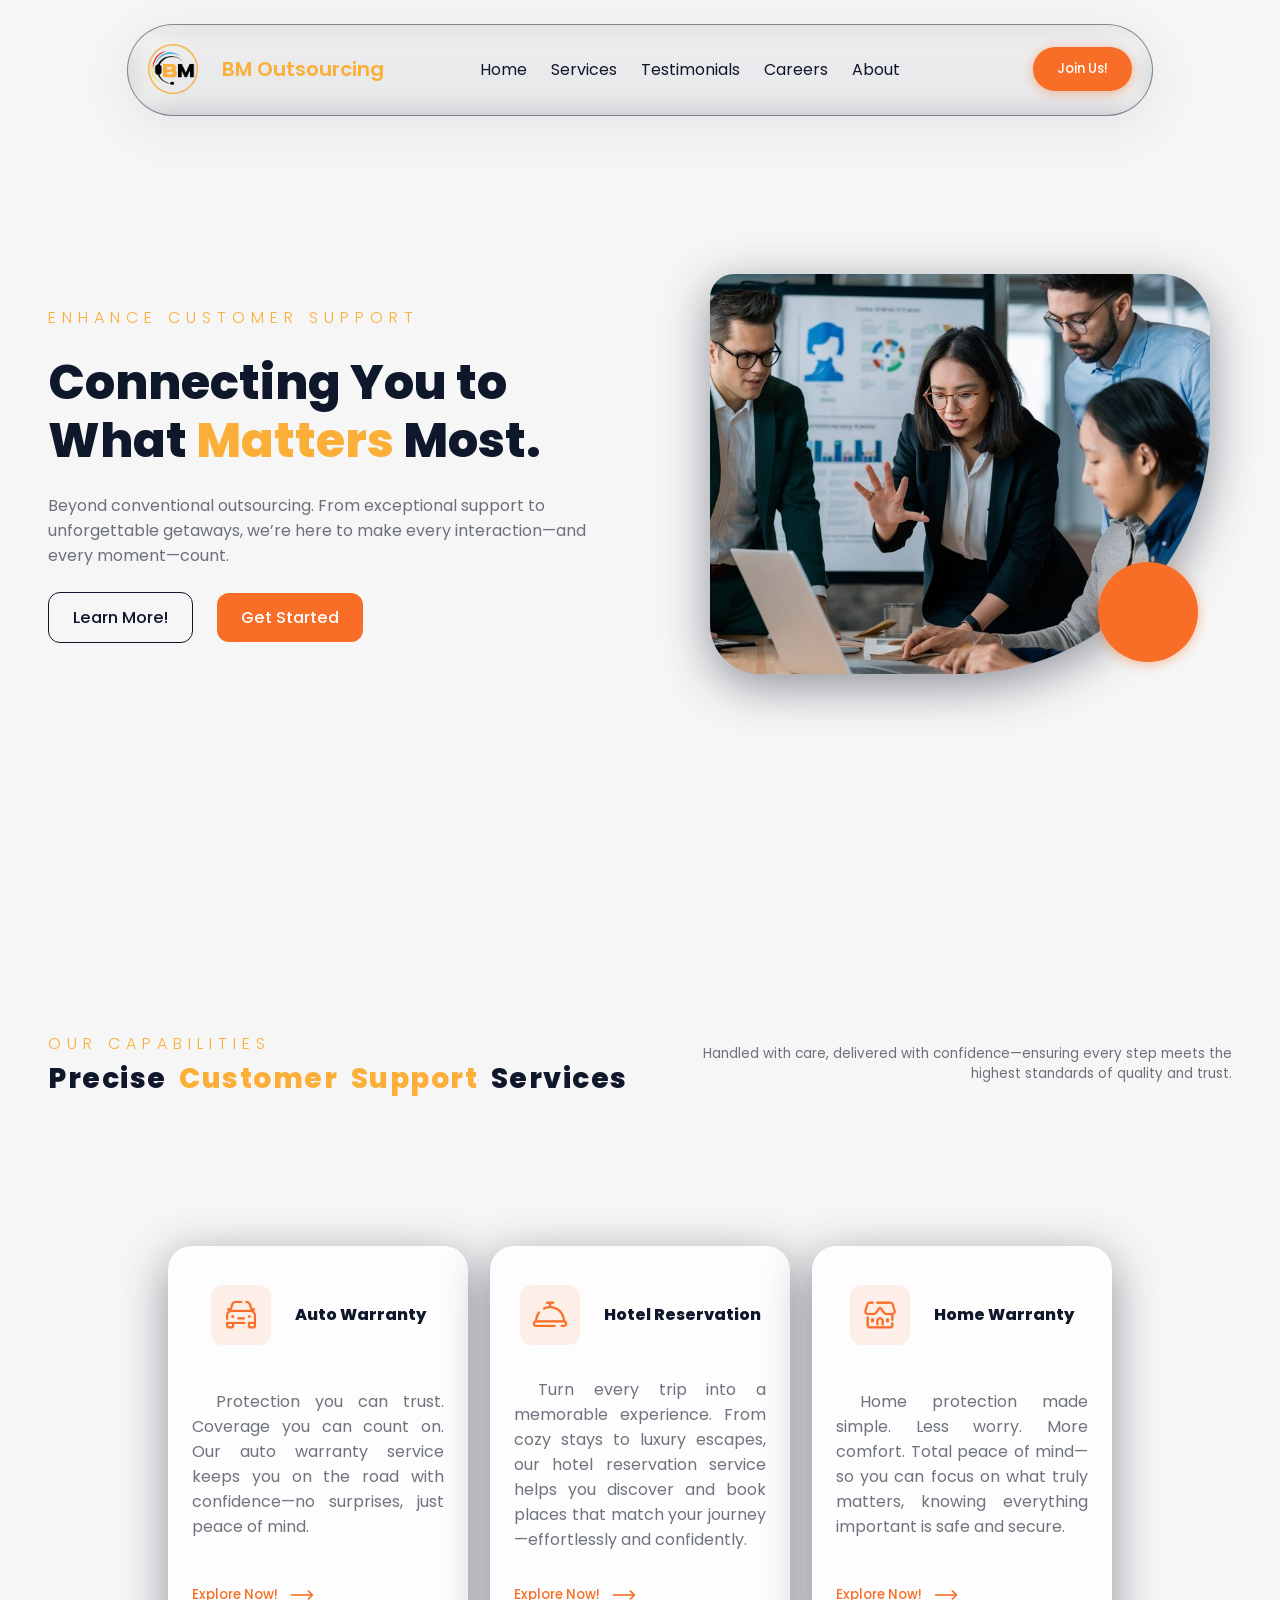
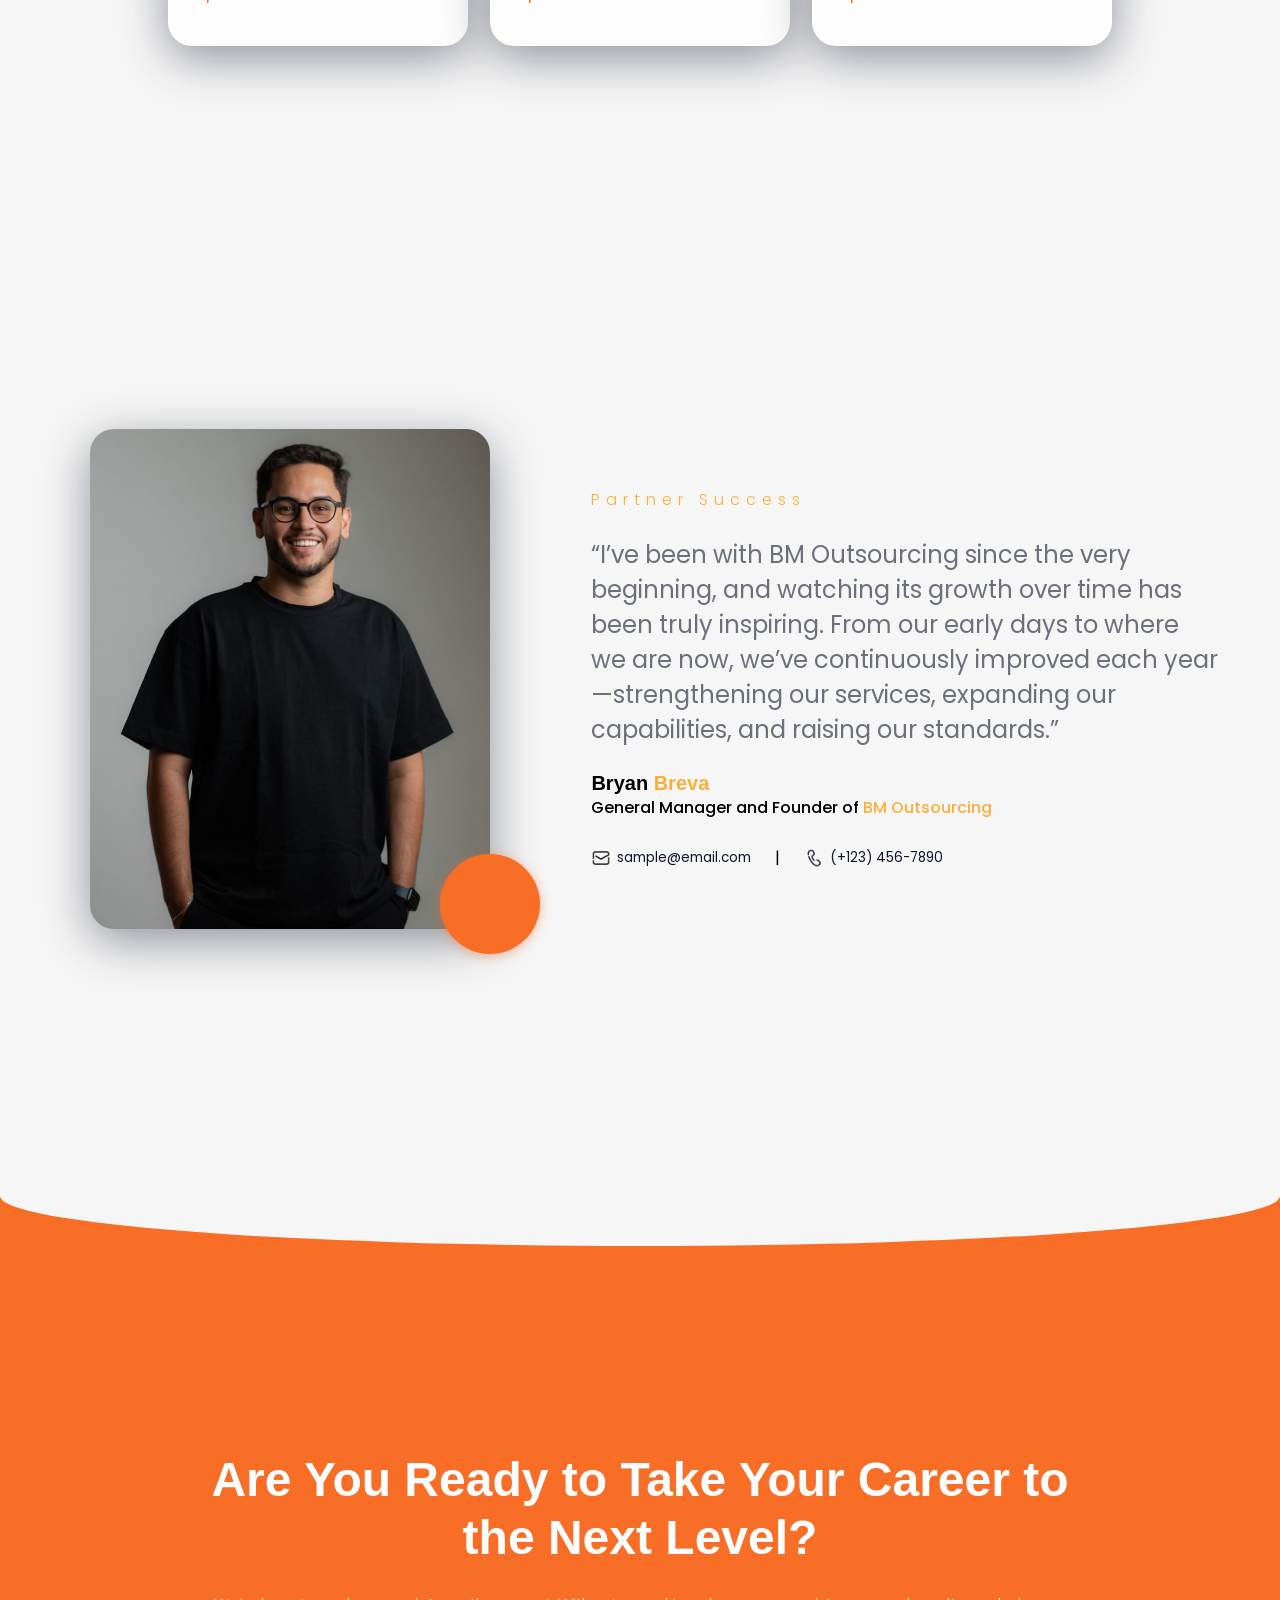
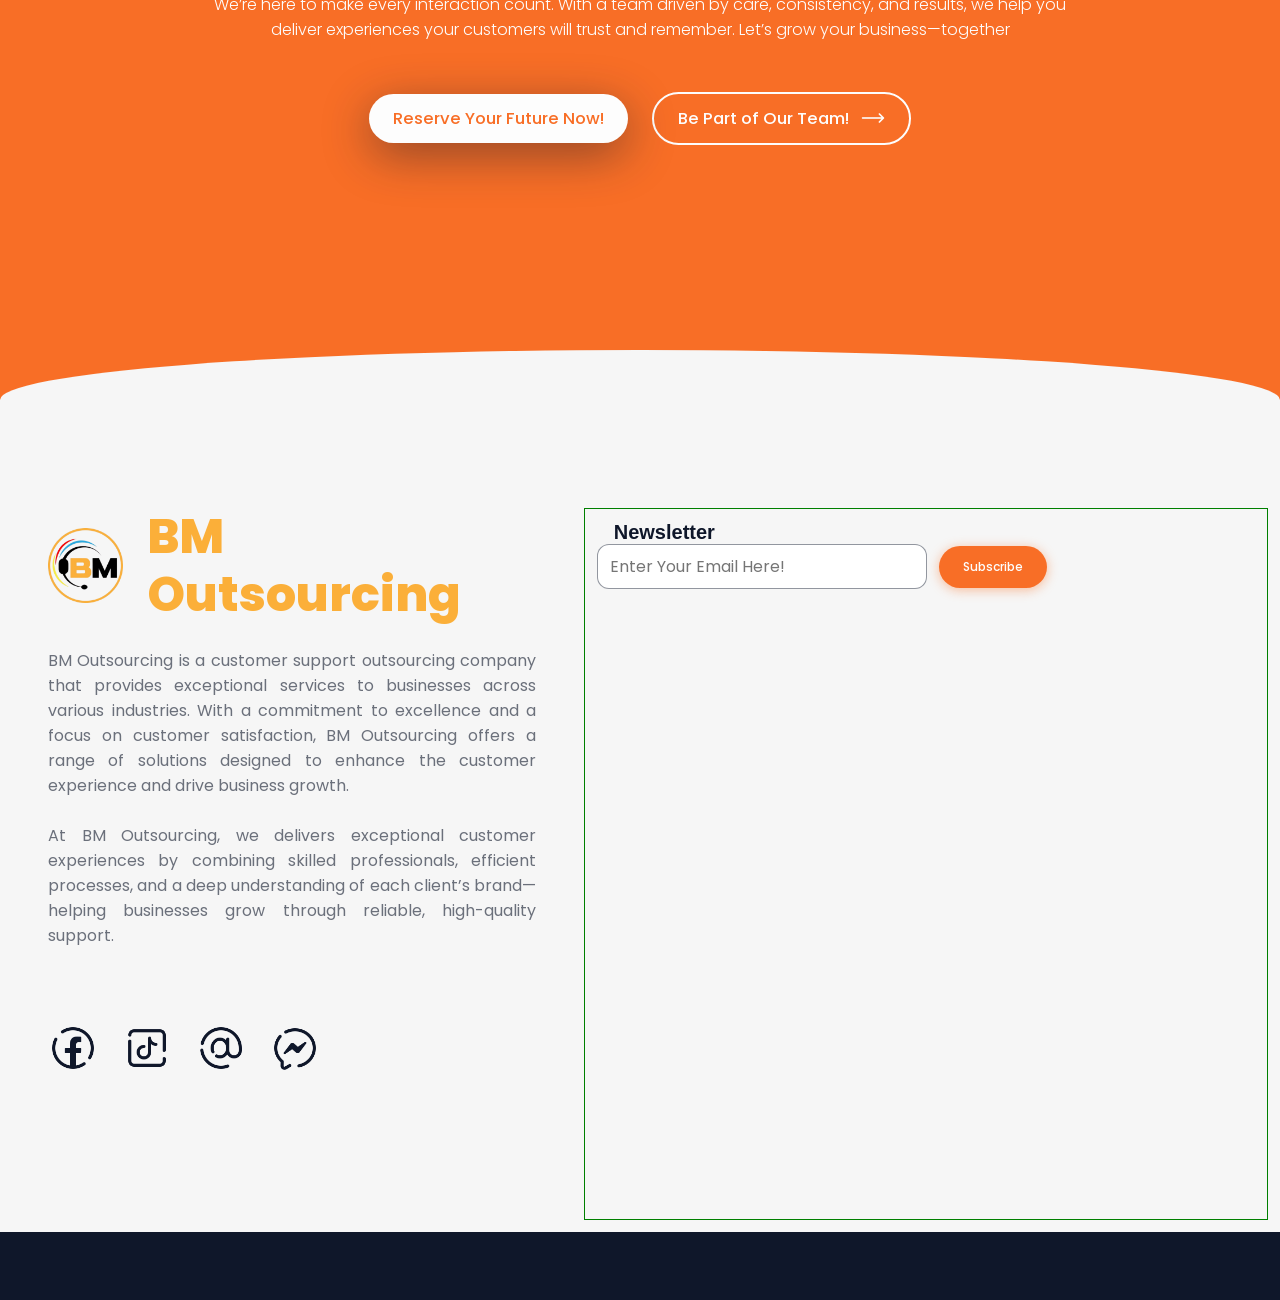
==== commit b4f18a13: "Add about section with content and styling for improved user engagement" ====
--- a/index.html
+++ b/index.html
@@ -213,6 +213,48 @@
                 </div>
             </div>
         </section>
+        <section class="about parent-container" id="about">
+            <div class="about-container">
+                <div class="about-content">
+                    <div class="about-logo">
+                        <img src="assets/logos/logo.png" alt="BM Outsourcing Logo" class="about-icon">
+                        <p class="title"><span>BM Outsourcing</span></p>
+                    </div><br>
+                    <p class="desc">BM Outsourcing is a customer support outsourcing company that provides exceptional services to businesses across various industries. With a commitment to excellence and a focus on customer satisfaction, BM Outsourcing offers a range of solutions designed to enhance the customer experience and drive business growth. <br><br>
+                     At BM Outsourcing, we delivers exceptional customer experiences by combining skilled professionals, efficient processes, and a deep understanding of each client’s brand—helping businesses grow through reliable, high-quality support.</p>
+                     <br><br><br>
+                     <div class="about-social-links">
+                        <a href="#" class="social-link">
+                            <img src="assets/icons/fb-dark.png" alt="Facebook" class="about-link">
+                        </a>
+                        <a href="#" class="social-link">
+                            <img src="assets/icons/tiktok-dark.png" alt="TikTok" class="about-link">
+                        </a>
+                        <a href="#" class="social-link">
+                            <img src="assets/icons/@-dark.png" alt="LinkedIn" class="about-link">
+                        </a>
+                        <a href="#" class="social-link">
+                            <img src="assets/icons/messenger-dark.png" alt="LinkedIn" class="about-link">
+                        </a>
+                     </div>
+                </div>
+                <div class="about-links">
+                    <div class="newsletter">
+                        <form action="">
+                            <label for="newsletter-box">&nbsp;&nbsp;&nbsp;Newsletter</label>
+                            <div class="input-box">
+                                <input type="text" id="newsletter-box" placeholder="Enter Your Email Here!">
+                            <button type="submit">Subscribe</button>
+                            </div>
+                        </form>
+                    </div><br><br>
+                    <div class="about-credit-links">
+                        
+                    </div>
+                </div>
+            </div>
+            <div class="buffer"></div>
+        </section>
     </body>
     <script src="scripts/backFunction.js"></script>
 </html>
--- a/styles/index.css
+++ b/styles/index.css
@@ -67,6 +67,7 @@
 
     position: fixed;
     top: 24px;
+    z-index: 10;
 }
 
 .nav-bar {
@@ -79,6 +80,7 @@
     display: flex;
     justify-content: space-around;
     align-self: center;
+    z-index: 10;
 
     border-radius: 50px;
     padding: 0 12px;
@@ -412,7 +414,6 @@
     border-radius: 24px;
     border: none;
     padding: 12px 24px;
-    z-index: -1;
 
     display: flex;
     flex-direction: column;
@@ -628,8 +629,6 @@
     width: 100%;
     height: 100vh;
 
-    border: 1px solid red;
-
     padding-top: 6rem;
 }
 
@@ -645,7 +644,6 @@
     align-items: center;
 
     position: relative;
-    z-index: -1;
 }
 
 .careers .career-container::after {
@@ -761,6 +759,151 @@
 .career-btn .career-browse img {
     width: 24px;
 }
+
+.about {
+    width: 100%;
+    height: 100vh;
+
+    display: flex;
+    flex-direction: column;
+    justify-content: center;
+    align-items: center;
+
+    padding-top: 6rem;
+}
+
+.about-container {
+    width: 100%;
+    height: 100%;
+
+    display: flex;
+    justify-content: center;
+    align-items: center;
+
+    padding: 12px;
+    gap: 12px;
+}
+
+.about .buffer {
+    width: 100%;
+    height: 75px;
+
+    background-color: var(--secondary-color);
+}
+
+.about-container .about-content {
+    width: 45%;
+    height: 100%;
+
+    padding: 0 36px;
+}
+
+.about-content .about-logo {
+    width: 100%;
+    
+    display: flex;
+    justify-content: start;
+    align-items: center;
+    
+    gap: 24px;
+}
+
+.about-logo .about-icon {
+    width: 75px;
+}
+
+.about-content p {
+    text-align: justify;
+}
+
+.about-content .about-social-links {
+    width: 100%;
+
+    display: flex;
+    justify-content: start;
+    align-items: center;
+
+    gap: 24px;
+}
+
+.about-social-links a {
+    text-decoration: none;
+    color: var(--secondary-color);
+}
+
+.about-social-links .about-link {
+    width: 50px;
+}
+
+.about-container .about-links {
+    width: 55%;
+    height: 100%;
+
+    border: 1px solid green;
+
+    padding: 12px;
+}
+
+.about-links .newsletter {
+    width: 100%;
+
+    display: flex;
+    justify-content: start;
+    align-items: start;
+}
+
+.newsletter form {
+    display: flex;
+    flex-direction: column;
+    justify-content: center;
+    align-items: start;
+}
+
+.newsletter form label {
+    font-size: 1.25em;
+    font-weight: 700;
+
+    color: var(--secondary-color);
+}
+
+.newsletter form .input-box {
+    width: 100%;
+    height: auto;
+
+    display: flex;
+    justify-content: start;
+    align-items: center;
+
+    gap: 12px;
+}
+
+.newsletter form .input-box input {
+    width: 100%;
+    height: 45px;
+    
+    padding-left: 12px;
+
+    border: 1px solid var(--drop-shadow-dark-color);
+    border-radius: var(--btn-box-border-radius);
+
+    font-size: 1em;
+}
+
+.newsletter form .input-box button {
+    background-color: var(--accent-color);
+    filter: var(--filter-orange);
+
+    border: none;
+    border-radius: var(--btn-circle-border-radius);
+    padding: var(--btn-padding);
+
+    color: var(--primary-color);
+    font-weight: 500;
+    font-size: .75em;
+
+    cursor: pointer;
+}
+
 
 
 /* ========================================
@@ -1003,7 +1146,6 @@
     }
 
     .career-container .career-content {
-        border: 1px solid blue;
         padding: 0;
     }
 
@@ -1017,6 +1159,28 @@
 
     .career-btn .career-anchor {
         font-size: 1em;
+    }
+
+    .about {
+        height: auto;
+
+        border: 1px solid red;
+    }
+
+    .about-container {
+        flex-direction: column;
+    }
+
+    .about .buffer {
+        height: 50px;
+    }
+
+    .about-container .about-content {
+        width: 100%;
+    }
+
+    .about-container .about-links {
+        width: 100%;
     }
 }
 
@@ -1412,7 +1576,6 @@
     }
 
     .career-container .career-content {
-        border: 1px solid blue;
         padding: 0;
     }
 
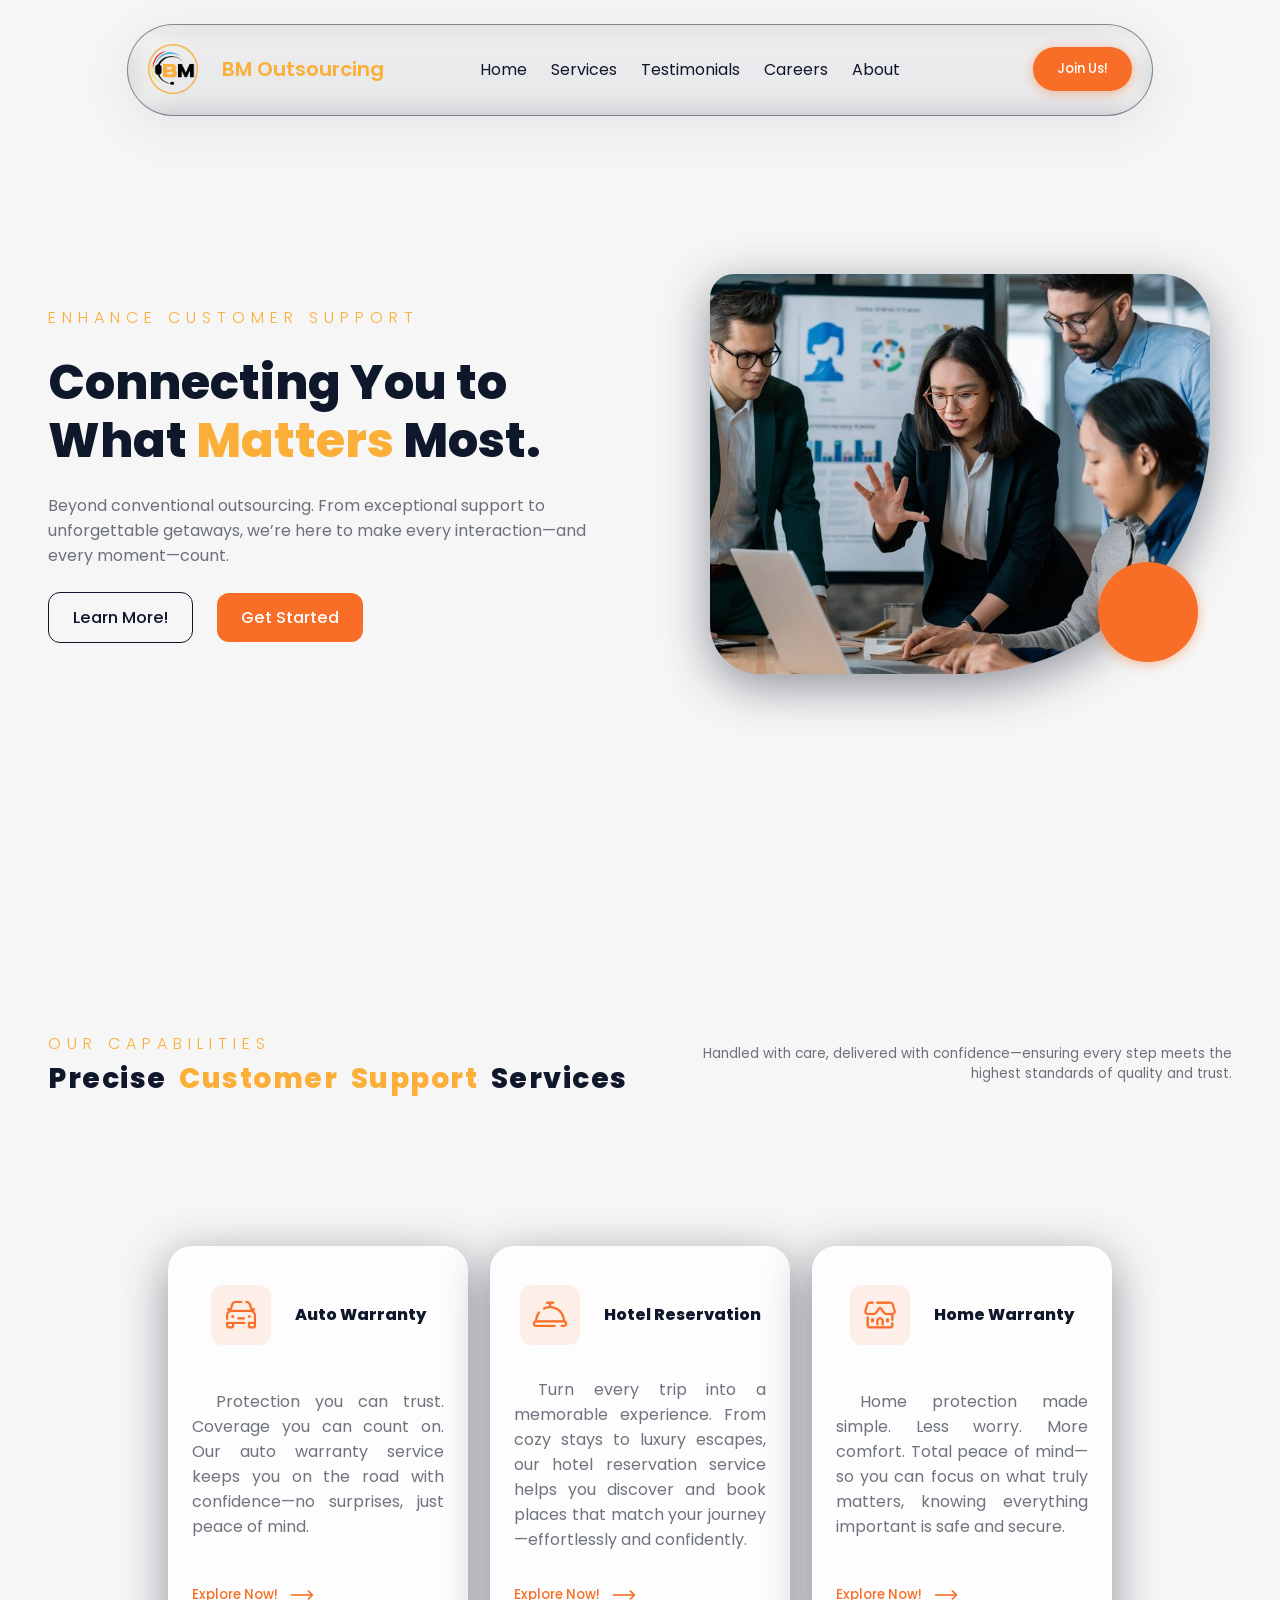
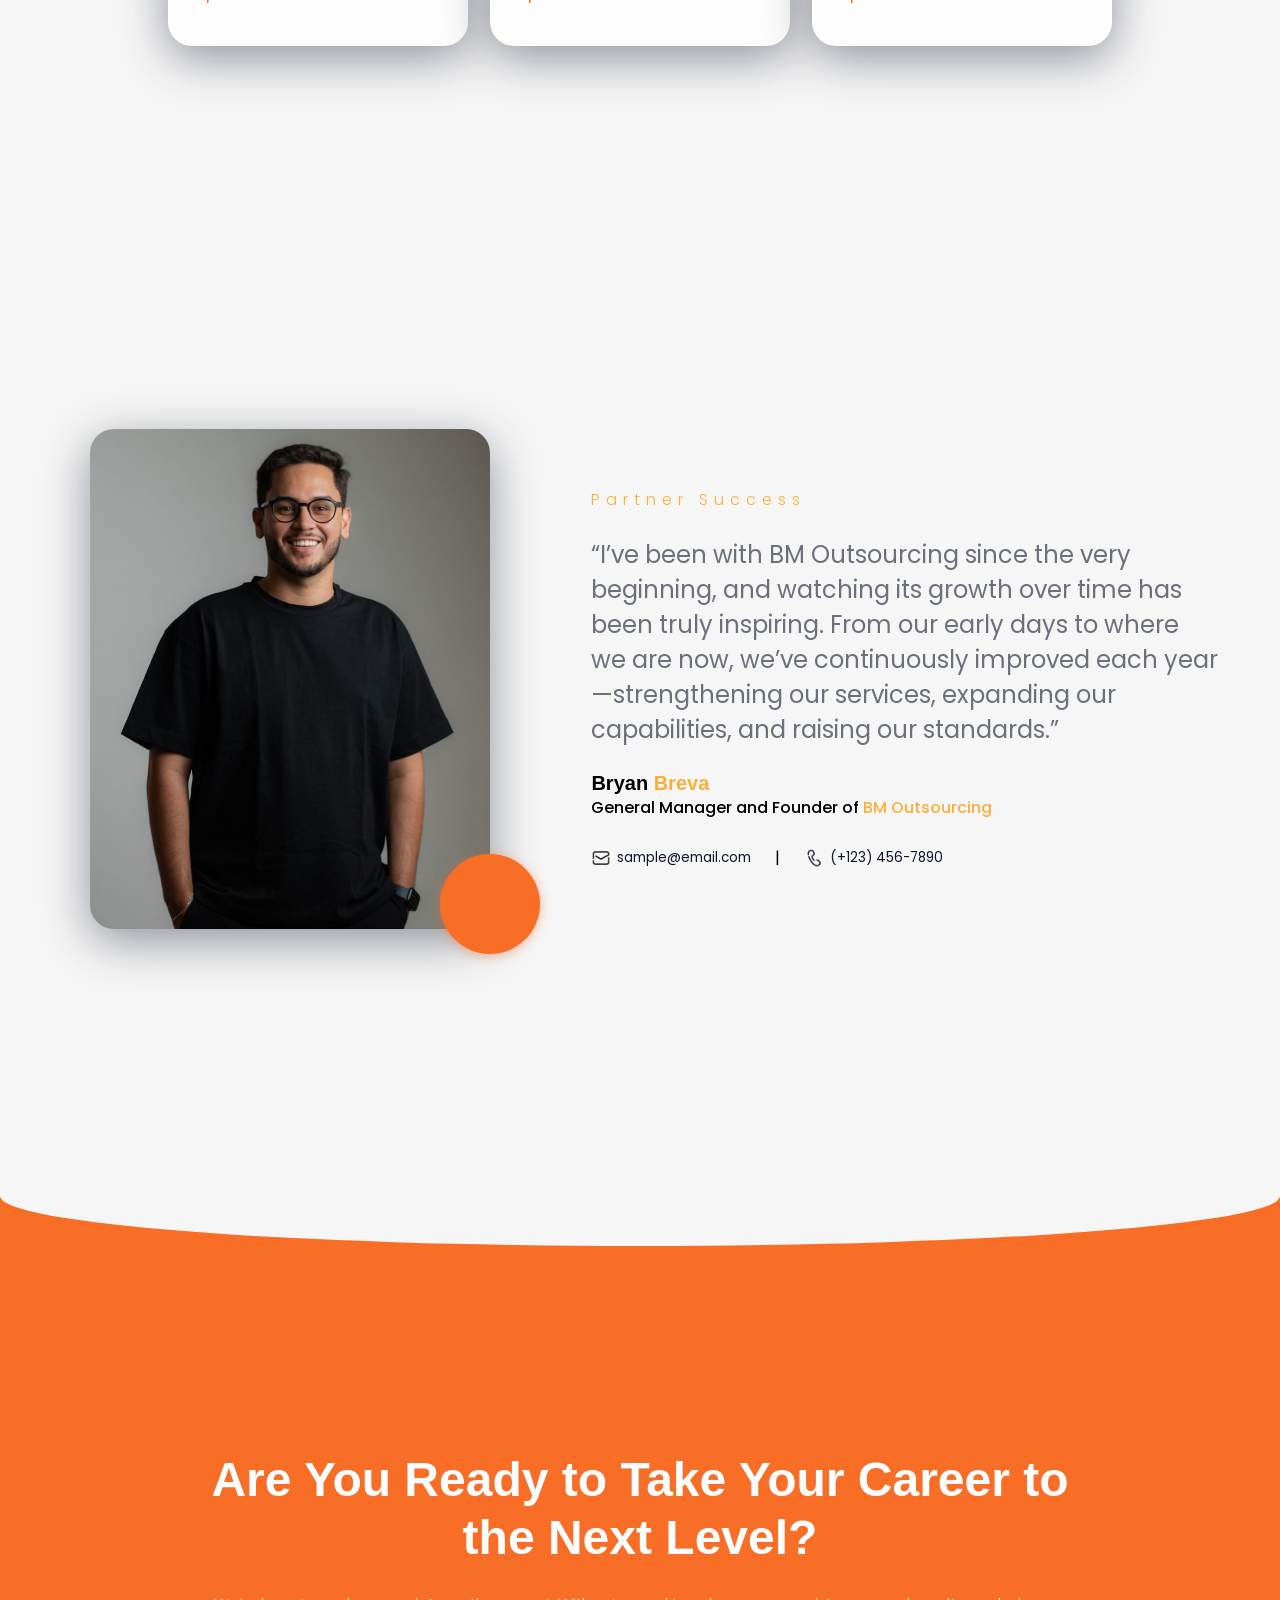
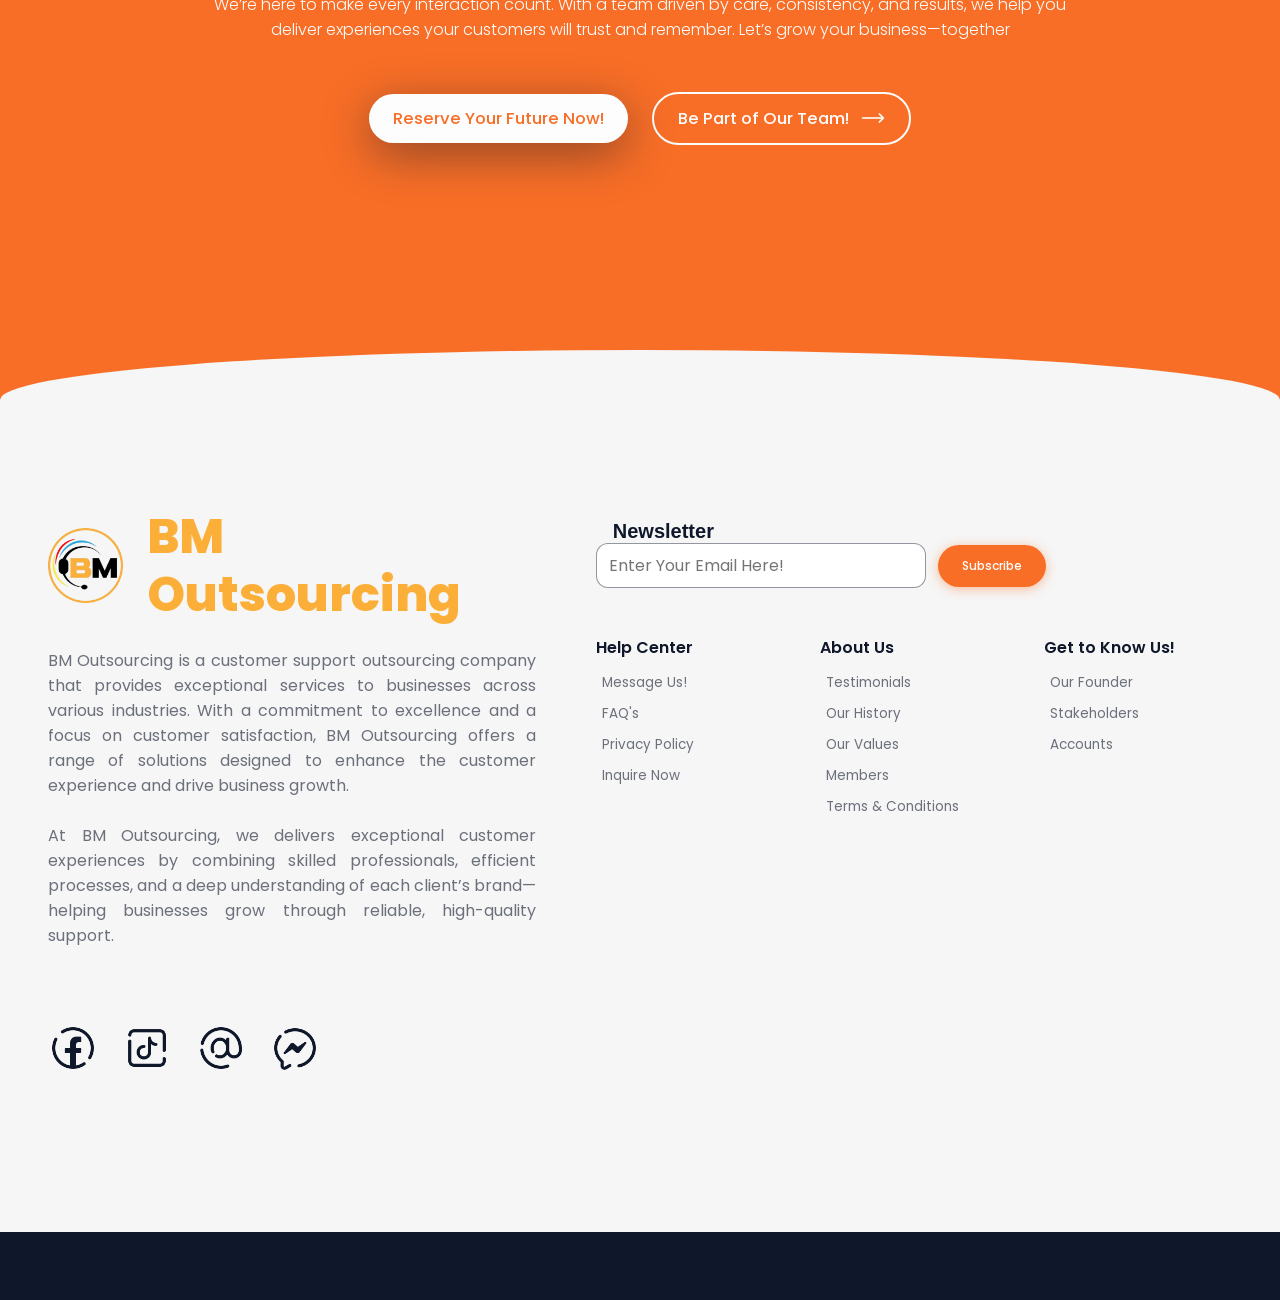
==== commit c68cc13e: "Add Help Center and About Us sections with styling for improved navigation" ====
--- a/index.html
+++ b/index.html
@@ -249,7 +249,35 @@
                         </form>
                     </div><br><br>
                     <div class="about-credit-links">
-                        
+                        <div class="help-center center">
+                            <p class="title">Help Center</p>
+                            <ul>
+                                <li><a href="#" class="center-anchor">Message Us!</a></li>
+                                <li><a href="#" class="center-anchor">FAQ's</a></li>
+                                <li><a href="#" class="center-anchor">Privacy Policy</a></li>
+                                <li><a href="#" class="center-anchor">Inquire Now</a></li>
+                            </ul>
+                        </div>
+
+                        <div class="about-center center">
+                            <p class="title">About Us</p>
+                            <ul>
+                                <li><a href="#" class="center-anchor">Testimonials</a></li>
+                                <li><a href="#" class="center-anchor">Our History</a></li>
+                                <li><a href="#" class="center-anchor">Our Values</a></li>
+                                <li><a href="#" class="center-anchor">Members</a></li>
+                                <li><a href="#" class="center-anchor">Terms & Conditions</a></li>
+                            </ul>
+                        </div>
+
+                        <div class="info-center center">
+                            <p class="title">Get to Know Us!</p>
+                            <ul>
+                                <li><a href="#" class="center-anchor">Our Founder</a></li>
+                                <li><a href="#" class="center-anchor">Stakeholders</a></li>
+                                <li><a href="#" class="center-anchor">Accounts</a></li>
+                            </ul>
+                        </div>
                     </div>
                 </div>
             </div>
--- a/styles/index.css
+++ b/styles/index.css
@@ -839,8 +839,6 @@
     width: 55%;
     height: 100%;
 
-    border: 1px solid green;
-
     padding: 12px;
 }
 
@@ -902,6 +900,50 @@
     font-size: .75em;
 
     cursor: pointer;
+}
+
+.about-links .about-credit-links {
+    width: 100%;
+
+    display: grid;
+    grid-template-columns: 1fr 1fr 1fr;
+
+    gap: 12px;
+}
+
+.center {
+    width: 100%;
+
+    display: flex;
+    flex-direction: column;
+    justify-content: start;
+    align-items: start;
+}
+
+.center .title {
+    font-size: calc(var(--title-size) - 2em);
+    font-weight: 600;
+
+    color: var(--secondary-color);
+    margin-bottom: 12px;
+}
+
+.center ul {
+    list-style: none;
+}
+
+.center ul li {
+    margin-bottom: 6px;
+}
+
+.center ul li a {
+    font-size: calc(var(--sub-n-desc-size) - 2.5px);
+    font-weight: 400;
+
+    color: var(--desc-color);
+    text-decoration: none;
+
+    padding-left: 6px;
 }
 
 
@@ -1163,8 +1205,6 @@
 
     .about {
         height: auto;
-
-        border: 1px solid red;
     }
 
     .about-container {
@@ -1181,6 +1221,8 @@
 
     .about-container .about-links {
         width: 100%;
+
+        padding-top: 2rem;
     }
 }
 
@@ -1235,7 +1277,7 @@
 
     .mb-nav-bar {
         position: absolute;
-        top: 0;
+        top: -24px;
         right: 0;
 
         z-index: 999;
@@ -1606,4 +1648,16 @@
     .career-btn .career-browse img {
         width: 18px;
     }
+
+    .about .about-logo .title {
+        font-size: calc(var(--title-size) - 1.25em);
+    }
+
+    .center .title {
+        font-size: calc(var(--title-size) - 2.25em);
+    }
+
+    .center ul li a {
+        font-size: calc(var(--sub-n-desc-size) - 5px);
+    }
 }
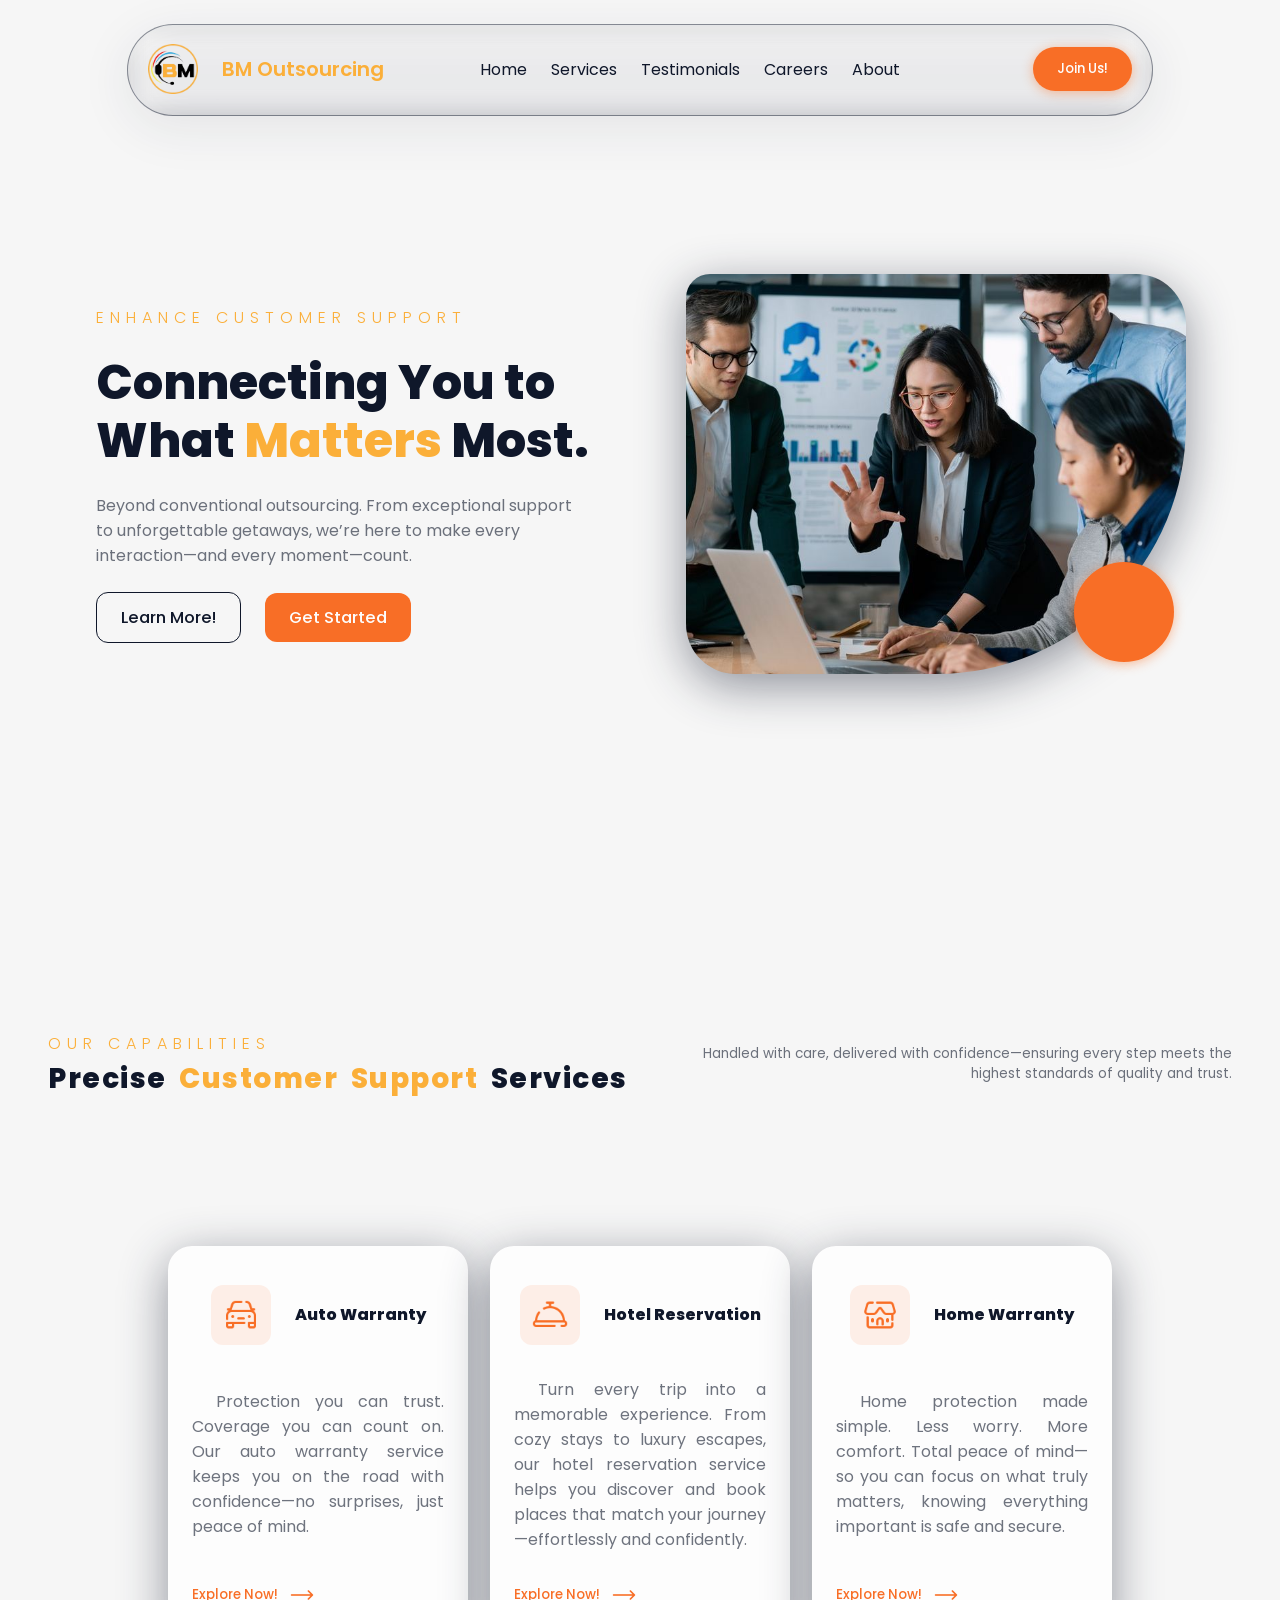
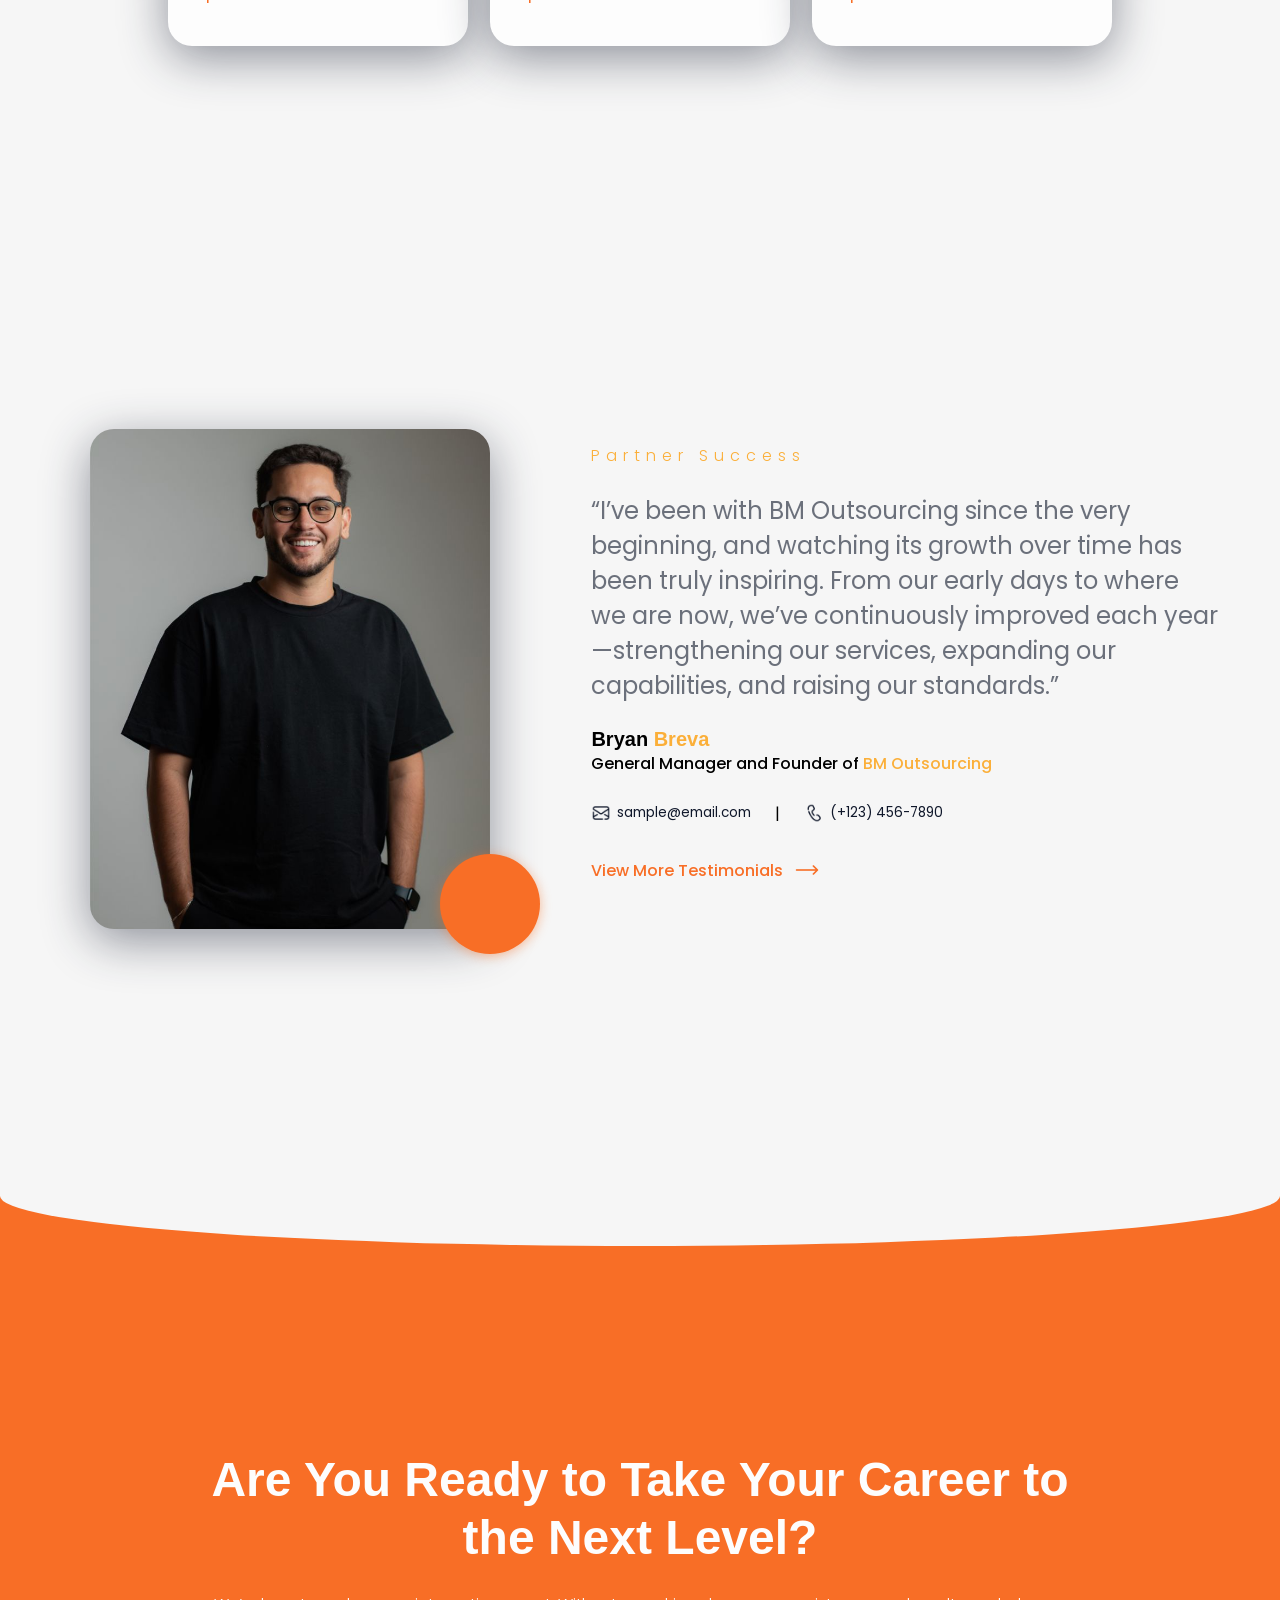
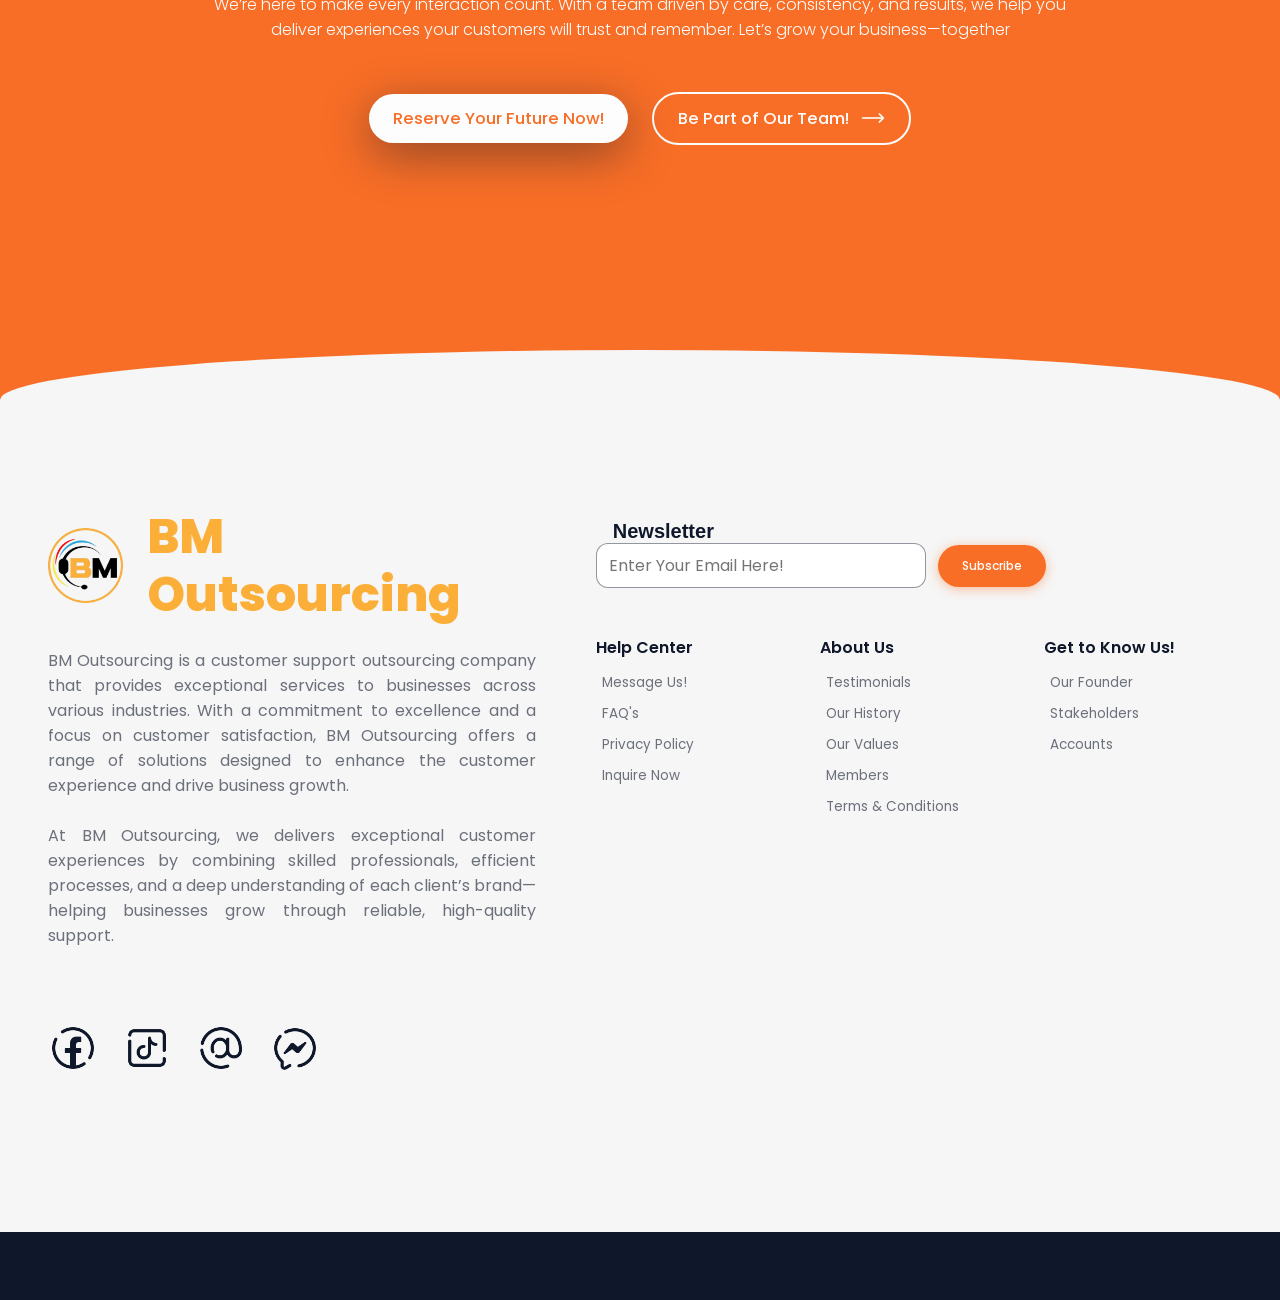
==== commit 4eba088e: "Add testimonials page with corresponding styles and icons" ====
--- a/index.html
+++ b/index.html
@@ -18,12 +18,12 @@
                 <div class="desktop anchors nav-links">
                     <a href="#home" class="anchor">Home</a>
                     <a href="#services" class="anchor">Services</a>
-                    <a href="#testimonial" class="anchor tb-desktop">Testimonials</a>
+                    <a href="#testimonial" class="anchor">Testimonials</a>
                     <a href="#careers" class="anchor">Careers</a>
-                    <a href="#about" class="anchor">About</a>
+                    <a href="#about" class="anchor tb-desktop">About</a>
                 </div>
                 <div class="desktop btn nav-links">
-                    <button class="btn-box"><a href="#" class="anchor">Join Us!</a></button>
+                    <button class="btn-box"><a href="#careers" class="anchor">Join Us!</a></button>
                 </div>
                 <div class="mobile mb-btn nav-links">
                     <button class="btn-box" onclick="goBack()">
@@ -69,7 +69,7 @@
                 <p class="desc">Beyond conventional outsourcing. From exceptional support to unforgettable getaways, we’re here to make every interaction—and every moment—count.</p>
                 <div class="home-btns">
                     <button class="btn-learn home-btn">
-                        <a href="#" class="anchor">Learn More!</a>
+                        <a href="pages/about.html" class="anchor">Learn More!</a>
                     </button>
                     <button class="btn-start home-btn">
                         <a href="#" class="anchor">Get Started</a>
@@ -184,6 +184,9 @@
                             <img src="assets/icons/phone-dark.png" alt="Email">
                             (+123) 456-7890
                         </a>
+                    </div>
+                    <div class="ttm-anchor">
+                        <a href="./pages/testimonials.html" class="testimonial-anchor-link">View More Testimonials <img src="./assets/icons/arrow-orange.png" alt="" class="ttm-anchor-icon"></a>
                     </div>
                 </div>
             </div>
--- a/styles/index.css
+++ b/styles/index.css
@@ -423,6 +423,11 @@
     filter: var(--filter-dark);
 }
 
+.box-placeholder:hover {
+    background-color: var(--accent-color);
+    transition: color 0.3s ease;
+}
+
 .box-head {
     width: 100%;
 
@@ -445,6 +450,12 @@
     border-radius: 12px;
 }
 
+.box-placeholder:hover .box-img {
+    background-color: var(--primary-color);
+    filter: var(--filter-dark);
+    transition: color 0.2s ease;
+}
+
 .box-img .box-icon {
     width: 36px;
 }
@@ -453,6 +464,13 @@
     font-size: calc(var(--title-size) - 2em);
 }
 
+.box-placeholder:hover .box-head .title {
+    color: var(--primary-color);
+    transition: color 0.2s ease;
+
+    font-weight: 600;
+}
+
 
 .box-desc {
     width: 100%;
@@ -469,6 +487,11 @@
     text-indent: 24px;
 }
 
+.box-placeholder:hover .box-desc .desc {
+    color: var(--primary-color);
+    transition: color 0.2s ease;
+}
+
 .box-anchor {
     width: 100%;
 
@@ -486,6 +509,15 @@
 
     background-color: transparent;
     border: none;
+    cursor: pointer;
+}
+
+.box-placeholder:hover .box-anchor .btn-box {
+    background-color: var(--primary-color);
+    border: none;
+    border-radius: var(--btn-circle-border-radius);
+    padding: var(--btn-padding);
+    filter: var(--filter-dark);
 }
 
 .box-anchor .btn-box .anchor {
@@ -625,6 +657,32 @@
     width: 20px;
 }
 
+.ttm-details .ttm-anchor {
+    width: 100%;
+
+    padding: 32px 0;
+}
+
+.ttm-details .ttm-anchor .testimonial-anchor-link {
+    text-decoration: none;
+    color: var(--accent-color);
+
+    font-weight: 500;
+    font-size: 1em;
+
+    display: flex;
+    justify-content: start;
+    align-items: center;
+
+    gap: 12px;
+
+    cursor: pointer;
+}
+
+.ttm-details .ttm-anchor .testimonial-anchor-link .ttm-anchor-icon {
+    width: 24px;
+}
+
 .careers {
     width: 100%;
     height: 100vh;
@@ -970,6 +1028,11 @@
 
     .btn {
         width: 20%;   
+    }
+
+    .home {
+        padding-left: 3rem;
+        padding-right: 3rem;
     }
 }
 /* ====== SMALL DESKTOP (768px - 1024px) ====== */
@@ -1513,6 +1576,10 @@
         bottom: 18px;
     }
 
+    .services {
+        height: auto;
+    }
+
     .service-text {
         padding: 0 24px;
     }
@@ -1530,6 +1597,7 @@
     }
 
     .service-box {
+        height: auto;
         padding: 6px;
 
         grid-template-rows: .25fr .25fr .25fr;
@@ -1537,8 +1605,6 @@
 
     .box-placeholder {
         padding: 12px;
-
-        z-index: -1;
     }
 
     .box-head {
